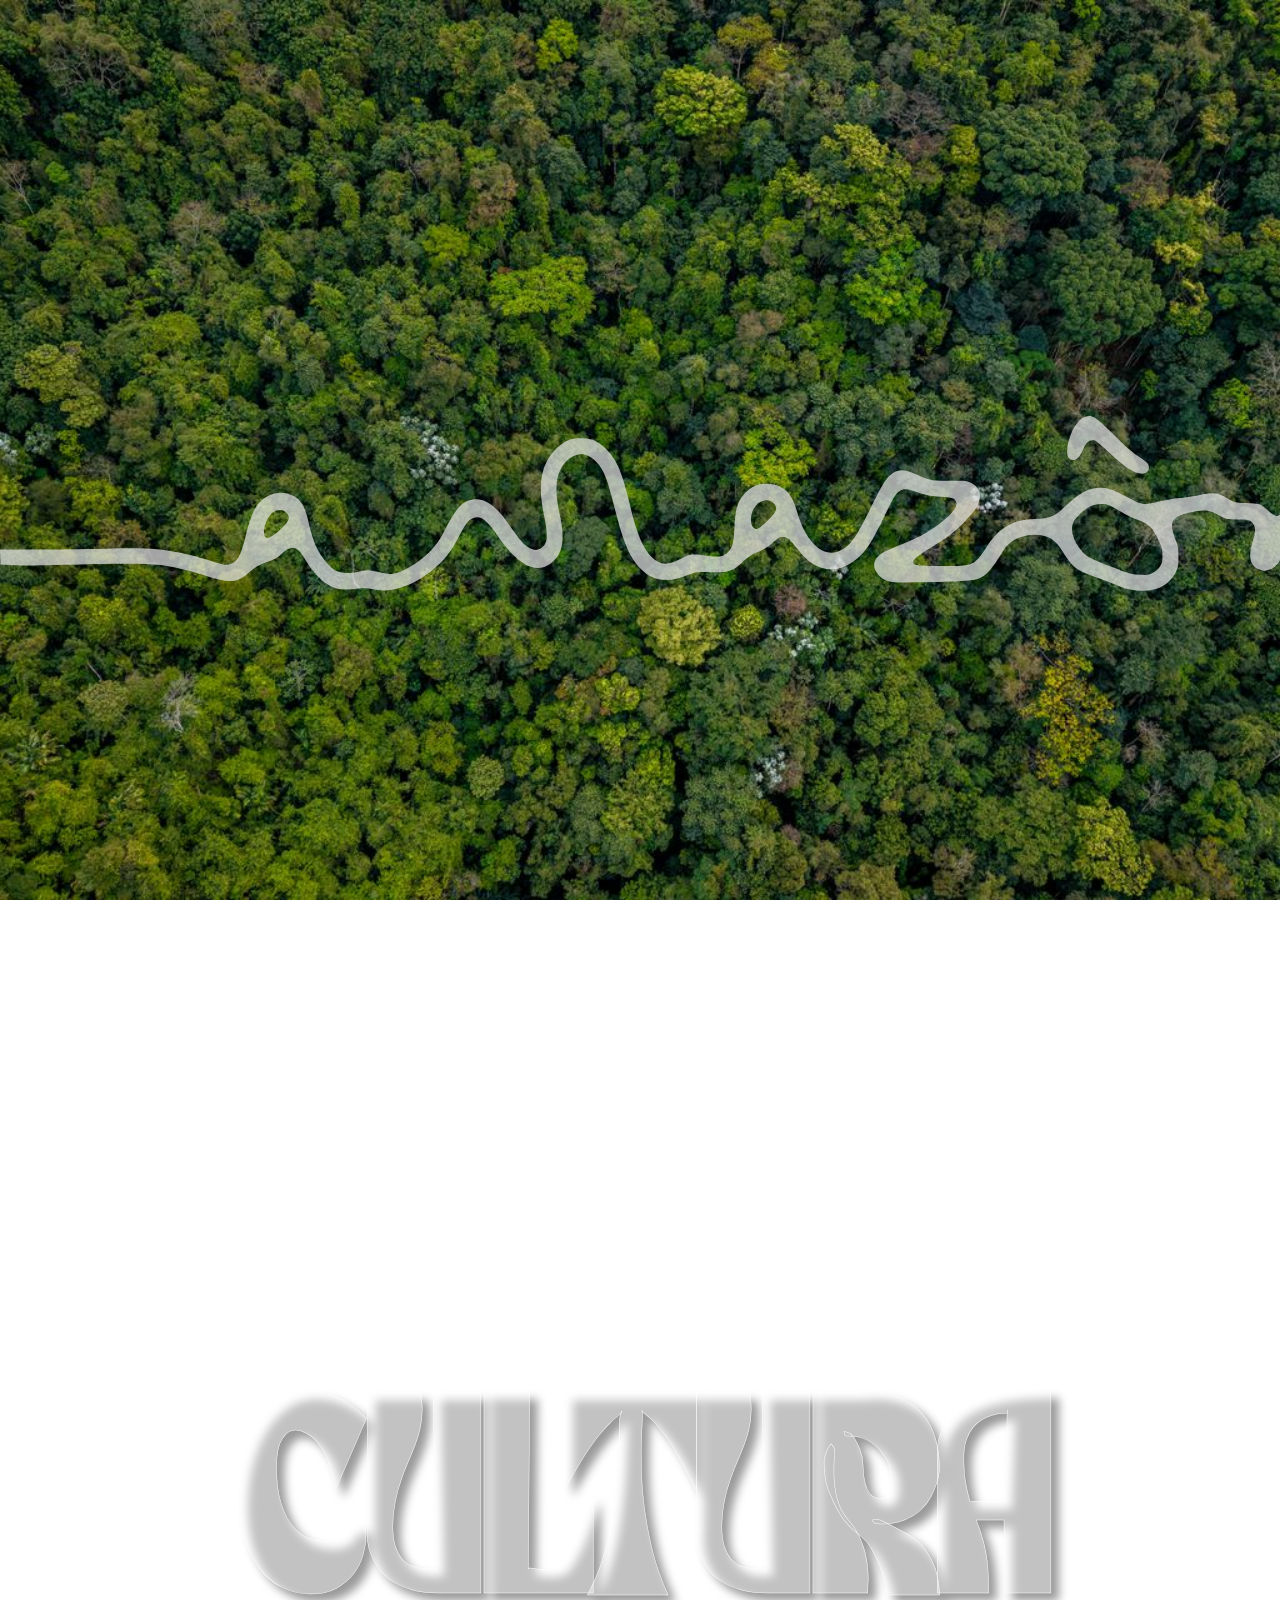
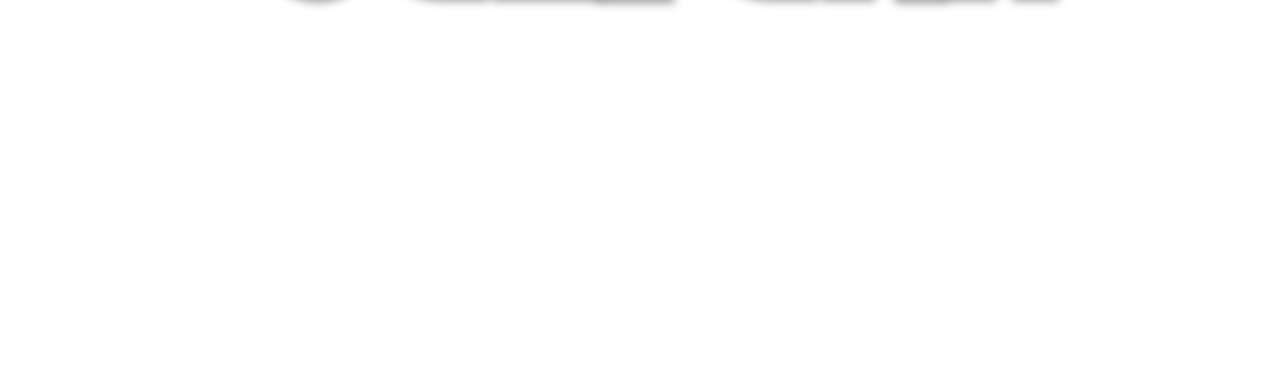
==== index.html @ ed4aef5f "pag1 e pag2" ====
<!DOCTYPE html>
<html lang="pt-BR">
<head>
    <meta charset="UTF-8">
    <meta name="viewport" content="width=device-width, initial-scale=1.0">
    <title>Amazônia Livre</title>
    <link rel="stylesheet" href="style.css">
    <script src="script.js" defer></script>
</head>
<body>
    
    <main>

        <div class="pag1">

            <!-- Paralax -->

            <svg id="svg" version="1.1" width="1920" height="1080" xmlns="http://www.w3.org/2000/svg"> <path d="M1082.984 417.849 C 1075.812 421.656,1068.486 436.278,1067.267 449.218 C 1066.590 456.396,1068.514 460.000,1073.023 460.000 C 1076.929 460.000,1079.507 457.284,1083.006 449.486 C 1086.201 442.367,1090.005 439.461,1094.617 440.619 C 1096.066 440.983,1102.457 446.221,1108.819 452.260 C 1127.142 469.655,1138.713 476.156,1145.545 472.895 C 1148.833 471.326,1149.889 467.530,1148.012 464.023 C 1147.401 462.881,1142.986 459.392,1138.201 456.269 C 1132.079 452.274,1124.850 445.900,1113.816 434.772 C 1094.891 415.685,1091.043 413.572,1082.984 417.849 M570.796 439.362 C 560.923 443.016,551.820 451.501,546.494 462.012 C 539.883 475.057,539.086 491.735,543.951 515.211 C 548.327 536.327,547.835 542.838,541.486 547.832 C 537.704 550.808,533.278 550.562,527.773 547.071 C 523.293 544.230,519.571 539.709,506.484 521.209 C 495.347 505.465,484.783 498.227,474.494 499.288 C 463.108 500.464,457.108 506.426,446.316 527.293 C 439.896 539.704,437.258 543.685,431.154 550.174 C 418.837 563.267,400.292 573.920,389.714 573.979 C 387.631 573.991,382.028 573.022,377.262 571.827 C 368.641 569.664,368.549 569.663,359.548 571.487 C 342.925 574.856,335.976 573.155,327.284 563.591 C 317.789 553.144,312.725 541.670,307.982 519.861 C 305.380 507.893,301.330 500.699,295.000 496.800 C 283.911 489.969,270.099 491.867,260.399 501.554 C 254.362 507.583,250.462 516.528,246.034 534.500 C 241.162 554.272,238.383 560.152,232.583 562.960 C 226.447 565.930,226.413 565.925,203.000 558.594 C 196.675 556.614,185.875 553.902,179.000 552.567 C 156.796 548.258,145.997 547.684,105.000 548.632 C 84.375 549.110,52.296 549.500,33.712 549.500 L -0.075 549.500 0.212 557.000 L 0.500 564.500 14.000 565.290 C 21.968 565.757,42.251 565.585,63.500 564.871 C 111.271 563.266,146.068 563.257,158.500 564.847 C 172.899 566.688,188.819 570.400,206.582 576.057 C 230.487 583.672,236.901 583.017,249.913 571.633 C 253.881 568.161,258.456 565.248,261.913 563.991 C 264.986 562.874,269.512 561.219,271.972 560.313 C 274.431 559.407,278.481 556.778,280.972 554.472 C 286.489 549.364,288.981 548.000,292.799 548.000 C 297.074 548.000,299.922 550.738,305.961 560.656 C 313.193 572.531,322.586 582.178,330.900 586.271 C 338.022 589.777,343.959 590.269,358.596 588.563 C 363.895 587.945,367.989 588.158,374.756 589.401 C 381.927 590.719,385.144 590.856,390.160 590.054 C 408.145 587.181,423.509 579.062,439.367 564.053 C 446.819 557.000,452.421 549.124,458.964 536.500 C 465.481 523.926,468.340 520.174,472.834 518.296 C 480.616 515.044,486.491 519.376,499.103 537.664 C 519.970 567.922,539.342 575.905,554.201 560.369 C 563.377 550.775,564.891 537.471,559.536 513.500 C 553.278 485.488,556.646 467.788,570.086 458.053 C 578.709 451.806,588.223 453.254,596.466 462.067 C 603.816 469.925,607.285 478.630,614.390 507.041 C 623.286 542.615,629.886 558.036,640.931 569.055 C 648.224 576.330,654.263 579.189,663.605 579.788 C 671.839 580.317,676.930 579.291,688.500 574.773 C 695.665 571.975,697.388 571.685,705.000 571.998 C 726.933 572.900,731.599 571.810,740.752 563.643 C 748.988 556.294,751.682 554.519,759.128 551.538 C 763.398 549.829,767.996 546.853,772.381 542.960 C 778.018 537.957,779.690 537.001,782.798 537.005 C 787.240 537.011,789.967 539.146,796.281 547.564 C 807.632 562.694,818.231 569.216,831.595 569.293 C 840.400 569.343,848.398 565.918,857.845 558.052 C 866.889 550.522,872.984 540.478,888.916 506.851 C 897.181 489.405,901.497 486.622,913.512 490.994 C 924.448 494.972,929.402 496.010,940.500 496.645 C 952.686 497.342,954.659 497.972,956.041 501.609 C 957.510 505.472,955.121 509.725,947.393 517.000 C 935.707 528.002,920.774 536.955,901.500 544.514 C 886.129 550.542,882.238 552.514,878.260 556.294 C 872.573 561.698,872.665 568.410,878.516 574.886 C 884.197 581.174,889.089 582.514,906.000 582.415 C 945.066 582.187,970.546 581.143,975.685 579.559 C 985.362 576.577,990.199 571.585,1002.000 552.398 C 1008.976 541.056,1020.480 534.774,1034.500 534.649 C 1047.651 534.531,1055.691 539.485,1063.190 552.325 C 1071.252 566.129,1077.211 570.839,1093.634 576.388 C 1099.060 578.221,1107.871 581.586,1113.212 583.866 C 1126.466 589.523,1134.543 591.283,1145.000 590.792 C 1159.280 590.122,1170.132 583.541,1175.720 572.161 C 1178.216 567.078,1178.494 565.478,1178.440 556.500 C 1178.387 547.626,1178.021 545.624,1175.190 538.724 C 1167.846 520.822,1172.523 515.046,1197.632 511.006 C 1206.265 509.618,1210.561 510.548,1220.000 515.849 C 1226.381 519.433,1226.705 519.501,1237.744 519.557 C 1248.736 519.613,1249.056 519.679,1251.994 522.494 C 1255.878 526.215,1255.971 531.094,1252.377 542.619 C 1247.840 557.173,1250.186 565.996,1259.546 569.571 C 1263.329 571.016,1264.705 571.105,1267.988 570.122 C 1276.583 567.547,1280.446 562.098,1288.418 541.305 C 1297.384 517.920,1303.491 507.710,1315.443 496.121 C 1326.406 485.491,1335.879 481.818,1342.928 485.463 C 1348.007 488.089,1348.353 493.525,1344.124 504.224 C 1340.189 514.179,1339.000 520.481,1339.000 531.389 C 1339.000 558.948,1352.096 577.645,1374.869 582.596 C 1378.516 583.389,1389.375 584.309,1399.000 584.641 C 1415.876 585.224,1416.821 585.151,1425.500 582.610 C 1430.450 581.161,1438.377 579.302,1443.115 578.480 C 1460.714 575.427,1468.234 571.583,1481.697 558.760 C 1494.504 546.561,1496.129 546.691,1506.927 560.771 C 1516.069 572.694,1531.301 576.567,1544.954 570.440 C 1557.841 564.657,1563.660 554.395,1567.033 531.502 C 1568.385 522.332,1570.606 517.351,1574.987 513.664 C 1581.736 507.986,1594.000 507.509,1594.000 512.925 C 1594.000 513.945,1591.889 517.642,1589.308 521.140 C 1581.679 531.482,1580.023 534.940,1580.034 540.500 C 1580.068 557.619,1599.469 570.148,1619.521 566.000 C 1622.809 565.320,1629.384 563.017,1634.132 560.882 C 1638.880 558.747,1643.740 557.000,1644.932 557.000 C 1648.938 557.000,1652.868 559.957,1657.513 566.466 C 1669.197 582.840,1680.465 586.002,1705.871 580.033 C 1736.942 572.734,1756.826 570.344,1793.500 569.497 C 1827.276 568.717,1840.665 567.630,1880.498 562.435 C 1899.197 559.996,1915.734 558.000,1917.248 558.000 L 1920.000 558.000 1920.000 549.966 L 1920.000 541.931 1914.750 542.554 C 1911.862 542.896,1897.575 544.734,1883.000 546.638 C 1839.876 552.271,1831.166 553.002,1795.500 553.977 C 1752.504 555.154,1737.926 556.780,1705.211 564.048 C 1697.902 565.671,1690.125 567.000,1687.929 567.000 C 1675.974 567.000,1668.359 556.456,1673.845 547.500 C 1674.856 545.850,1678.262 541.800,1681.415 538.500 C 1694.069 525.253,1695.306 514.095,1685.862 498.368 C 1676.079 482.074,1658.398 470.936,1639.833 469.370 C 1626.192 468.220,1617.037 471.385,1604.000 481.761 C 1594.668 489.188,1592.409 490.342,1582.028 492.993 C 1561.289 498.288,1555.009 505.780,1550.970 530.042 C 1548.638 544.046,1546.286 549.917,1541.564 553.519 C 1534.713 558.745,1526.985 558.038,1520.542 551.595 C 1513.195 544.247,1509.883 531.599,1508.076 503.981 C 1507.052 488.323,1506.339 485.326,1502.873 482.096 C 1500.198 479.604,1497.269 479.423,1494.217 481.561 C 1490.555 484.126,1489.329 487.779,1487.033 502.981 C 1483.278 527.830,1477.406 541.934,1466.754 551.687 C 1458.884 558.893,1452.038 561.580,1434.000 564.543 C 1428.775 565.402,1422.857 566.536,1420.848 567.064 C 1412.578 569.239,1401.954 569.918,1391.102 568.965 C 1372.704 567.351,1364.509 562.935,1359.087 551.714 C 1351.819 536.671,1352.677 521.468,1361.819 503.359 C 1368.324 490.473,1368.226 483.577,1361.433 476.057 C 1356.423 470.512,1349.500 467.842,1340.130 467.842 C 1322.423 467.842,1305.088 480.073,1289.105 503.844 C 1279.656 517.896,1277.107 518.794,1268.580 511.072 C 1265.587 508.362,1262.095 505.564,1260.819 504.856 C 1259.480 504.112,1253.420 503.342,1246.479 503.033 C 1234.488 502.501,1234.439 502.489,1227.223 498.202 C 1217.922 492.676,1213.613 492.150,1199.989 494.879 C 1194.220 496.034,1185.000 497.455,1179.500 498.037 C 1174.000 498.619,1164.939 500.198,1159.364 501.547 C 1145.009 505.021,1141.670 504.830,1132.819 500.031 C 1111.418 488.426,1106.100 486.744,1095.174 488.126 C 1086.292 489.250,1078.467 493.902,1066.340 505.270 C 1053.543 517.264,1052.288 517.808,1034.533 519.055 C 1020.991 520.006,1017.053 520.941,1008.589 525.210 C 1000.407 529.337,992.704 536.970,986.638 546.963 C 983.812 551.618,979.796 557.094,977.713 559.132 C 971.405 565.305,967.779 566.000,941.887 566.000 C 929.367 566.000,917.965 565.557,916.539 565.015 C 909.729 562.426,912.959 558.469,930.500 547.907 C 937.100 543.933,945.709 538.279,949.630 535.342 C 959.403 528.025,974.122 512.402,977.353 505.920 C 982.319 495.953,980.114 487.475,971.390 483.000 C 966.717 480.603,965.875 480.512,950.891 480.784 C 932.747 481.114,928.642 480.386,917.256 474.824 C 903.512 468.109,896.606 468.552,888.489 476.669 C 884.897 480.261,881.324 486.536,871.027 507.342 C 857.022 535.638,851.379 544.016,842.719 549.370 C 825.319 560.128,806.283 544.363,796.993 511.500 C 792.815 496.721,788.045 490.110,778.523 485.904 C 772.510 483.248,762.642 483.021,756.160 485.389 C 746.893 488.775,739.399 497.533,736.612 508.233 C 735.793 511.375,734.843 519.470,734.501 526.223 C 733.682 542.363,732.534 547.291,728.626 551.435 C 723.513 556.857,718.954 557.674,705.551 555.572 C 692.303 553.495,690.046 553.810,680.266 559.112 C 667.388 566.094,659.259 565.261,650.671 556.079 C 642.458 547.298,635.804 530.718,629.555 503.461 C 622.648 473.333,616.885 459.809,606.541 449.451 C 598.429 441.328,592.732 438.685,582.500 438.295 C 577.463 438.103,573.128 438.498,570.796 439.362 M1648.315 487.016 C 1658.363 490.119,1668.114 498.338,1672.865 507.710 C 1675.370 512.650,1675.556 516.025,1673.537 519.928 C 1670.587 525.633,1664.495 525.522,1653.568 519.566 C 1642.987 513.798,1632.076 510.190,1622.881 509.419 C 1613.136 508.602,1608.342 507.334,1607.591 505.376 C 1606.144 501.605,1615.573 491.504,1624.360 487.413 C 1630.870 484.382,1639.333 484.241,1648.315 487.016 M773.748 503.494 C 778.047 508.491,776.977 511.483,767.591 520.722 C 762.461 525.772,758.367 529.000,757.091 529.000 C 750.700 529.000,748.747 517.910,753.575 509.039 C 758.418 500.141,768.485 497.374,773.748 503.494 M1109.619 505.485 C 1111.573 506.302,1116.869 509.203,1121.387 511.932 C 1125.905 514.661,1133.496 518.303,1138.255 520.025 C 1148.803 523.842,1152.435 527.433,1158.355 539.905 C 1161.913 547.398,1162.440 549.406,1162.468 555.569 C 1162.495 561.595,1162.104 563.237,1159.816 566.698 C 1158.144 569.227,1155.387 571.602,1152.504 572.998 C 1148.500 574.936,1146.704 575.179,1139.188 574.795 C 1131.341 574.394,1128.854 573.700,1113.500 567.621 C 1088.656 557.785,1087.238 557.059,1082.415 551.695 C 1073.232 541.480,1069.638 529.468,1073.521 521.960 C 1075.990 517.184,1084.004 509.553,1089.614 506.635 C 1095.359 503.646,1104.026 503.148,1109.619 505.485 M284.770 511.551 C 291.533 516.288,290.163 521.036,279.291 530.541 C 268.111 540.315,263.999 540.452,264.001 531.050 C 264.002 524.746,268.707 515.023,273.123 512.195 C 277.109 509.644,281.685 509.391,284.770 511.551 M1631.296 527.114 C 1641.683 532.466,1639.704 540.575,1626.414 547.117 C 1612.072 554.177,1599.000 550.756,1599.000 539.942 C 1599.000 533.770,1604.951 528.368,1614.500 525.872 C 1618.304 524.878,1628.405 525.625,1631.296 527.114 " stroke="none" fill="rgba(233, 233, 233, .7)" fill-rule="evenodd"/></svg>
        </div>

        <div class="pag2">

            <h1>CULTURA</h1>

        </div>

        <div class="pag3">

            <!-- Paralax -->

        </div>

    </main>

</body>
</html>
---- style.css ----
@charset "UTF-8";

@import url('https://fonts.googleapis.com/css2?family=Archivo+Black&family=Inter:ital,opsz,wght@0,14..32,100..900;1,14..32,100..900&family=Merienda:wght@300..900&family=Poppins:ital,wght@0,100;0,200;0,300;0,400;0,500;0,600;0,700;0,800;0,900;1,100;1,200;1,300;1,400;1,500;1,600;1,700;1,800;1,900&display=swap');

@font-face {
    font-family: "Aboriginal Sans";
    src: url(aboriginal-sans/AboriginalSansREGULAR.ttf);
}

@font-face {
    font-family: "Narnia";
    src: url(narnia/Narnia.ttf);
}

* {
    margin: 0;
    padding: 0;
    box-sizing: border-box;
}

:root{
    --verde: #616728;
}

body {
    width: 100%;
    height: 100vh;
}

main {
    width: 100%;
    height: 100vh;
}

.pag1 {
    min-height: 100vh;
    width: 100%;

    background-size: cover;
    background-position: center;
    background-repeat: no-repeat;

    display: flex;
    justify-content: center;
    align-items: center;

    font-size: 5rem;

    background-attachment: fixed;

}


/* --pag1-- */

/* pag2 */

.pag2{
    min-height: 100vh;
    width: 100%;

    background-size: cover;
    background-position: center;
    background-repeat: no-repeat;

    display: flex;
    justify-content: center;
    align-items: center;

    font-size: 8rem;
    background-attachment: fixed;
}

.pag2 h1{
    font-family: "Narnia", 'Times New Roman', Times, serif;
    color: rgba(255, 255, 255, 0.4);
    -webkit-text-stroke: .5px white;
    text-shadow: 8px 8px 10px rgb(0, 0, 0, .4);
}
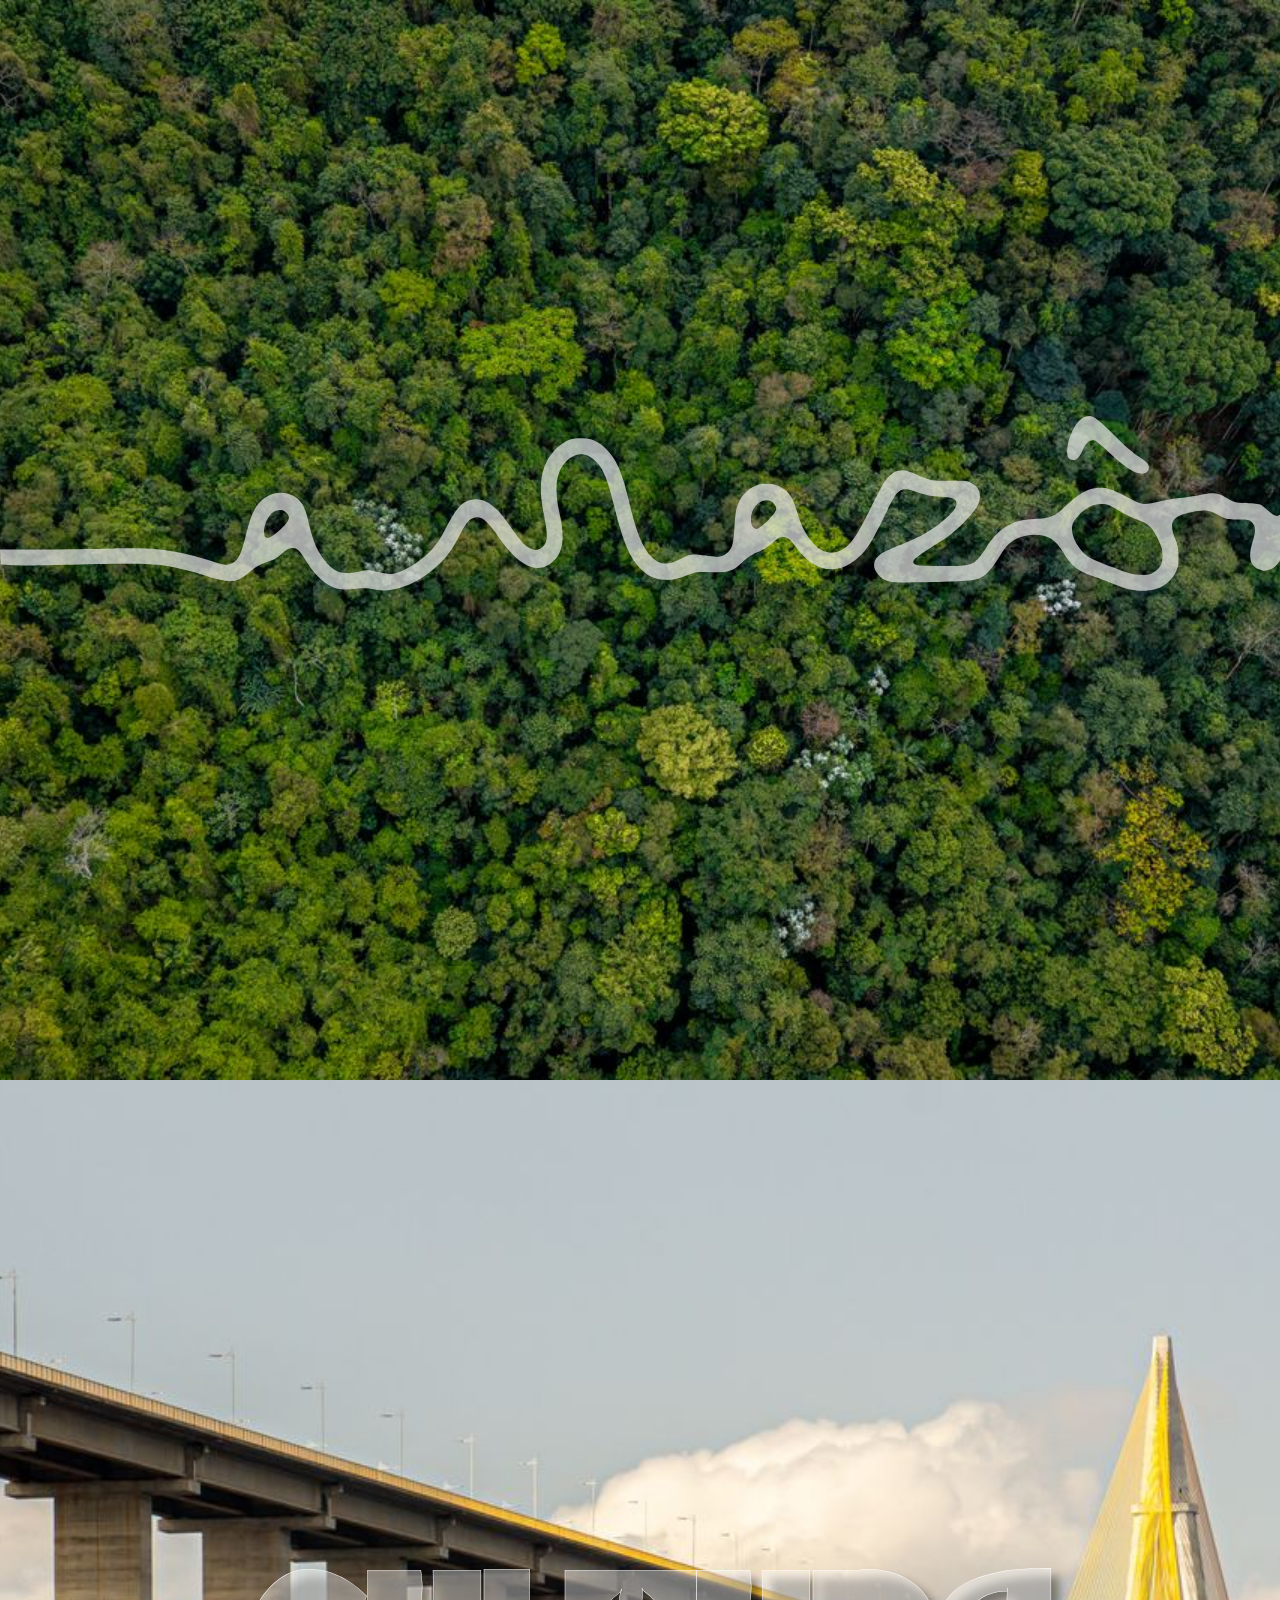
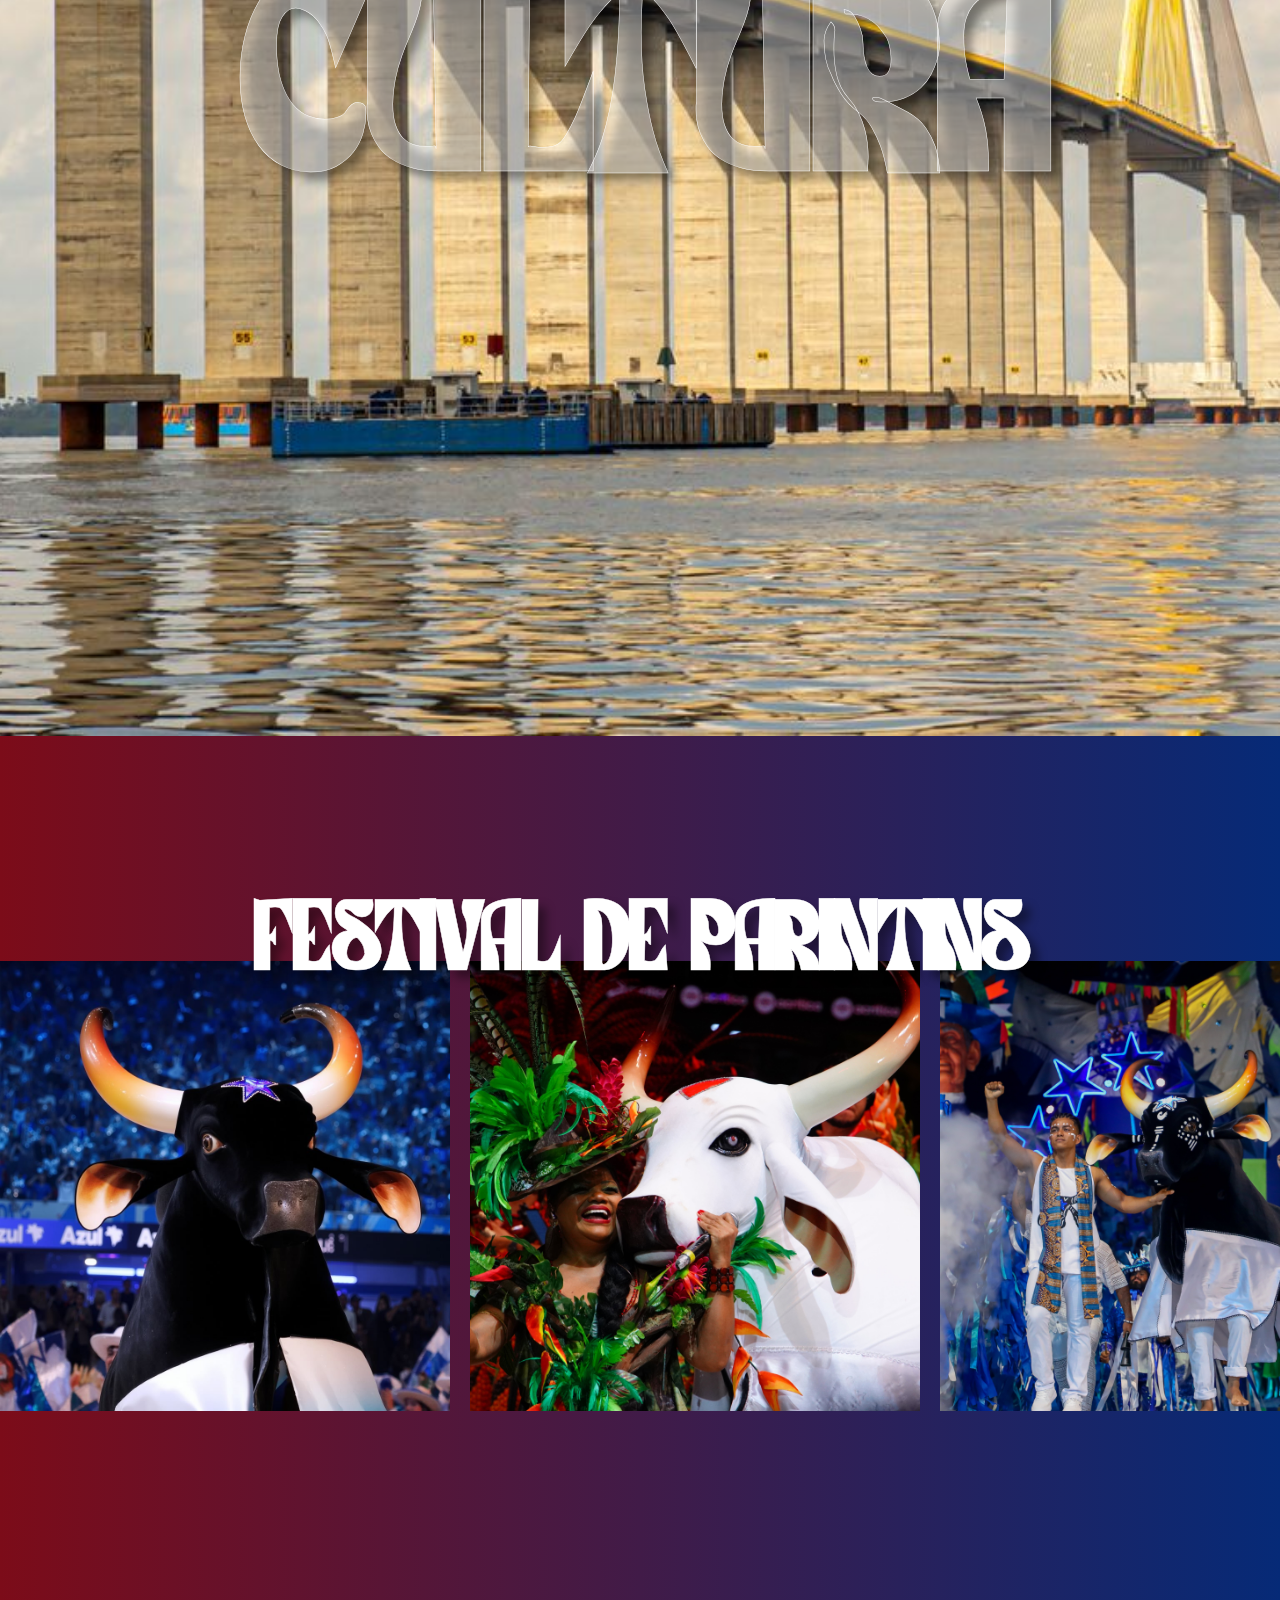
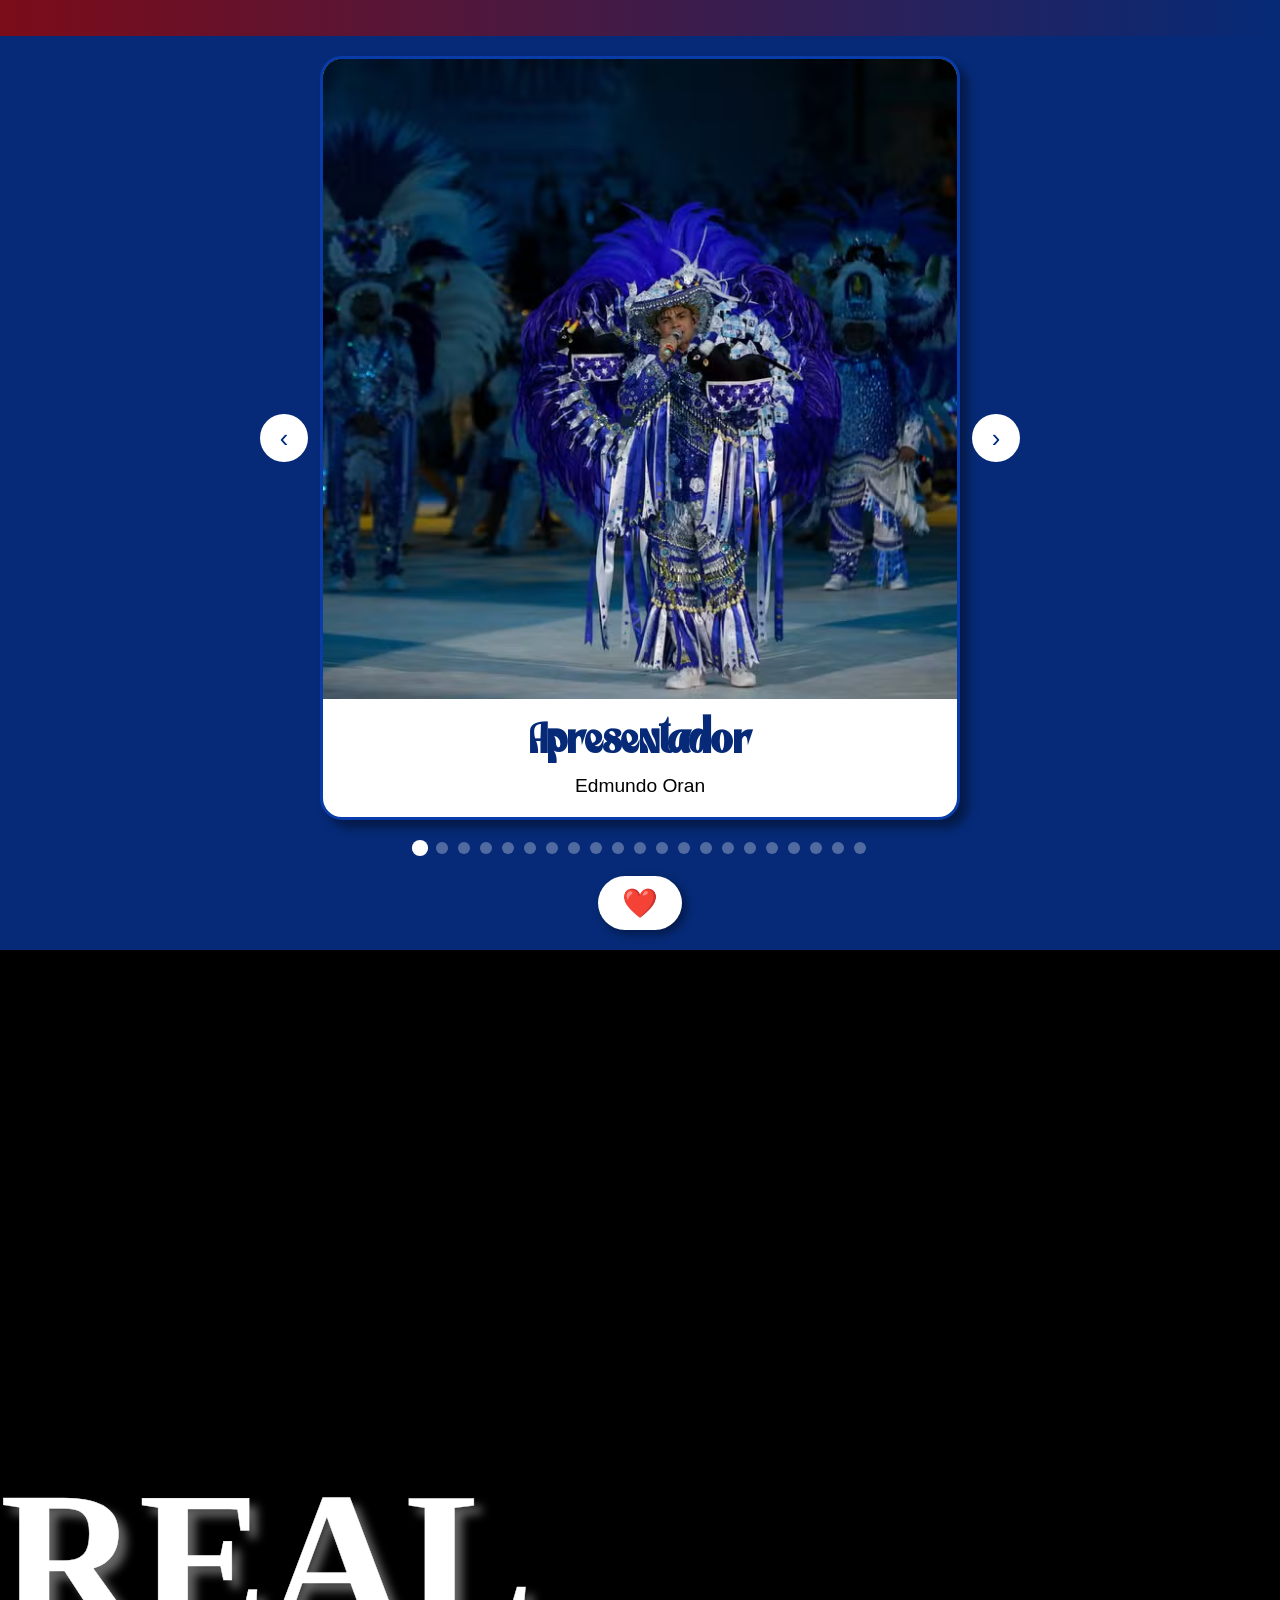
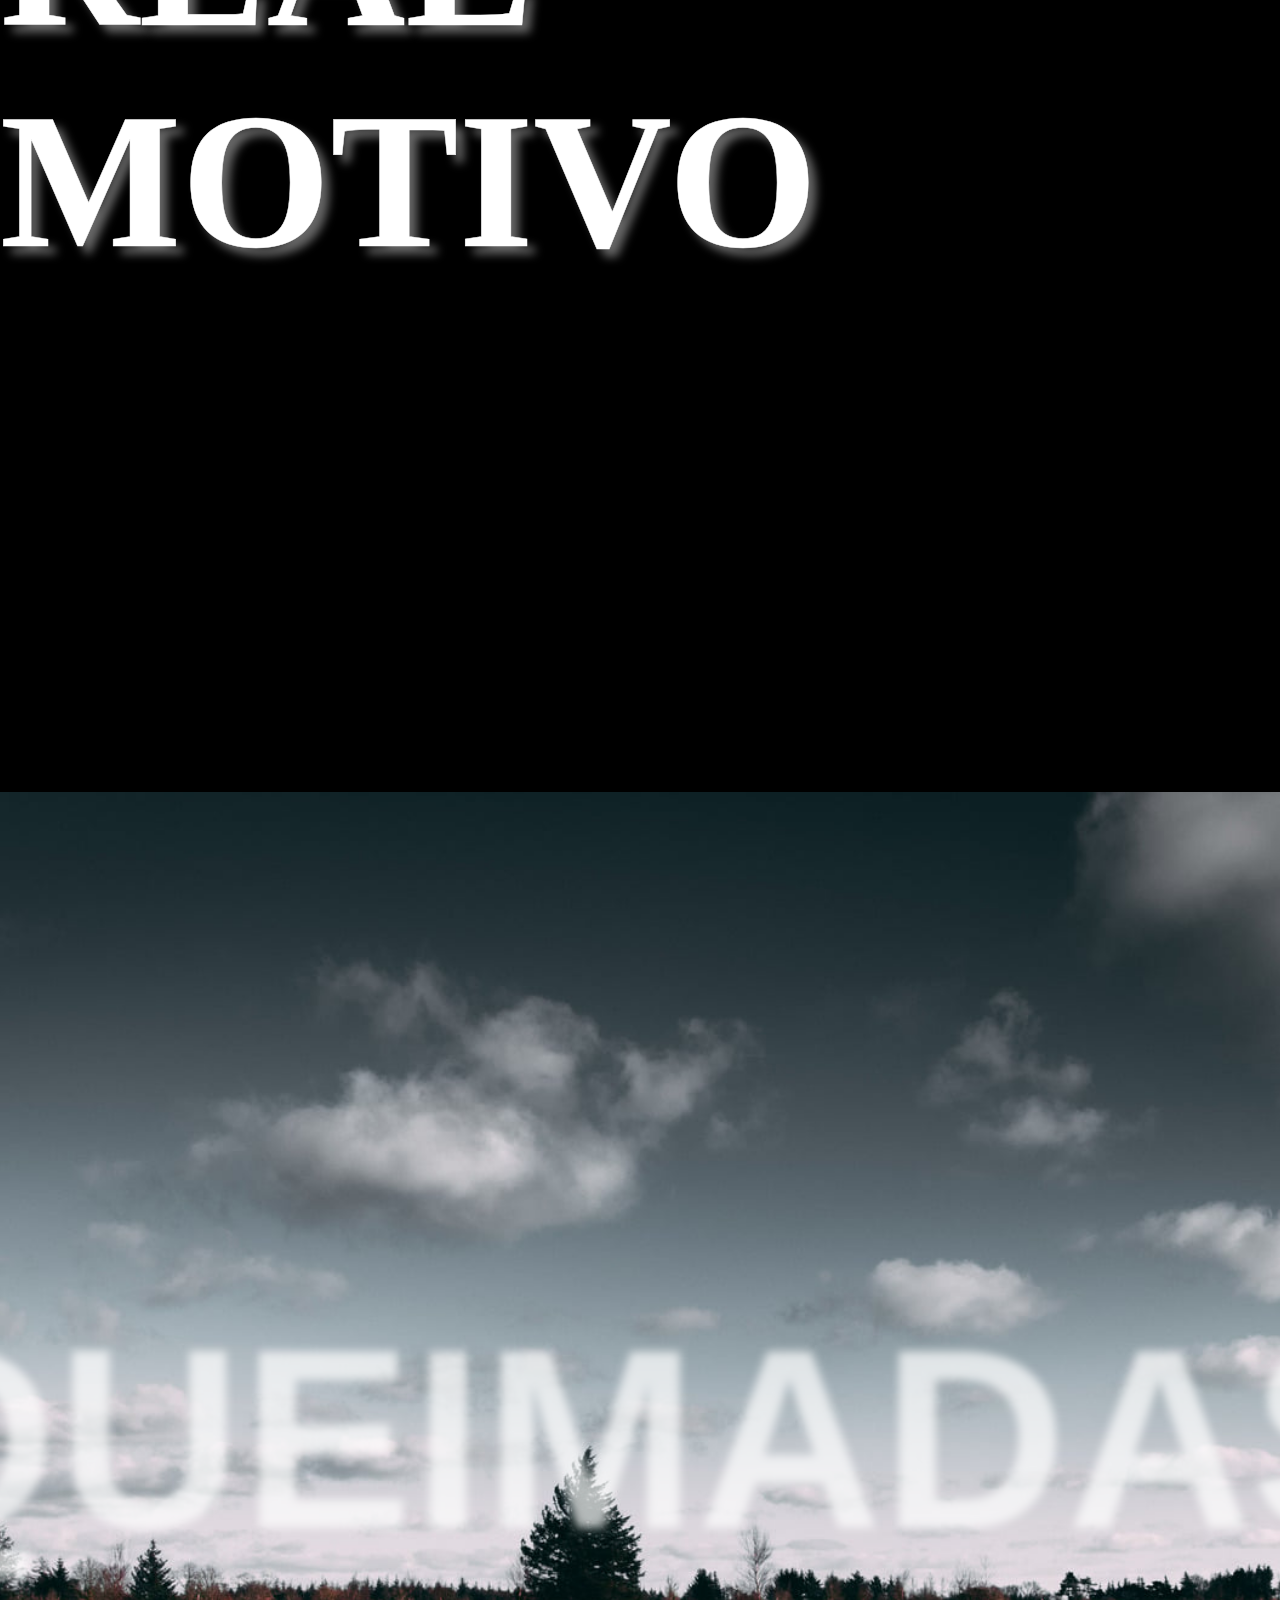
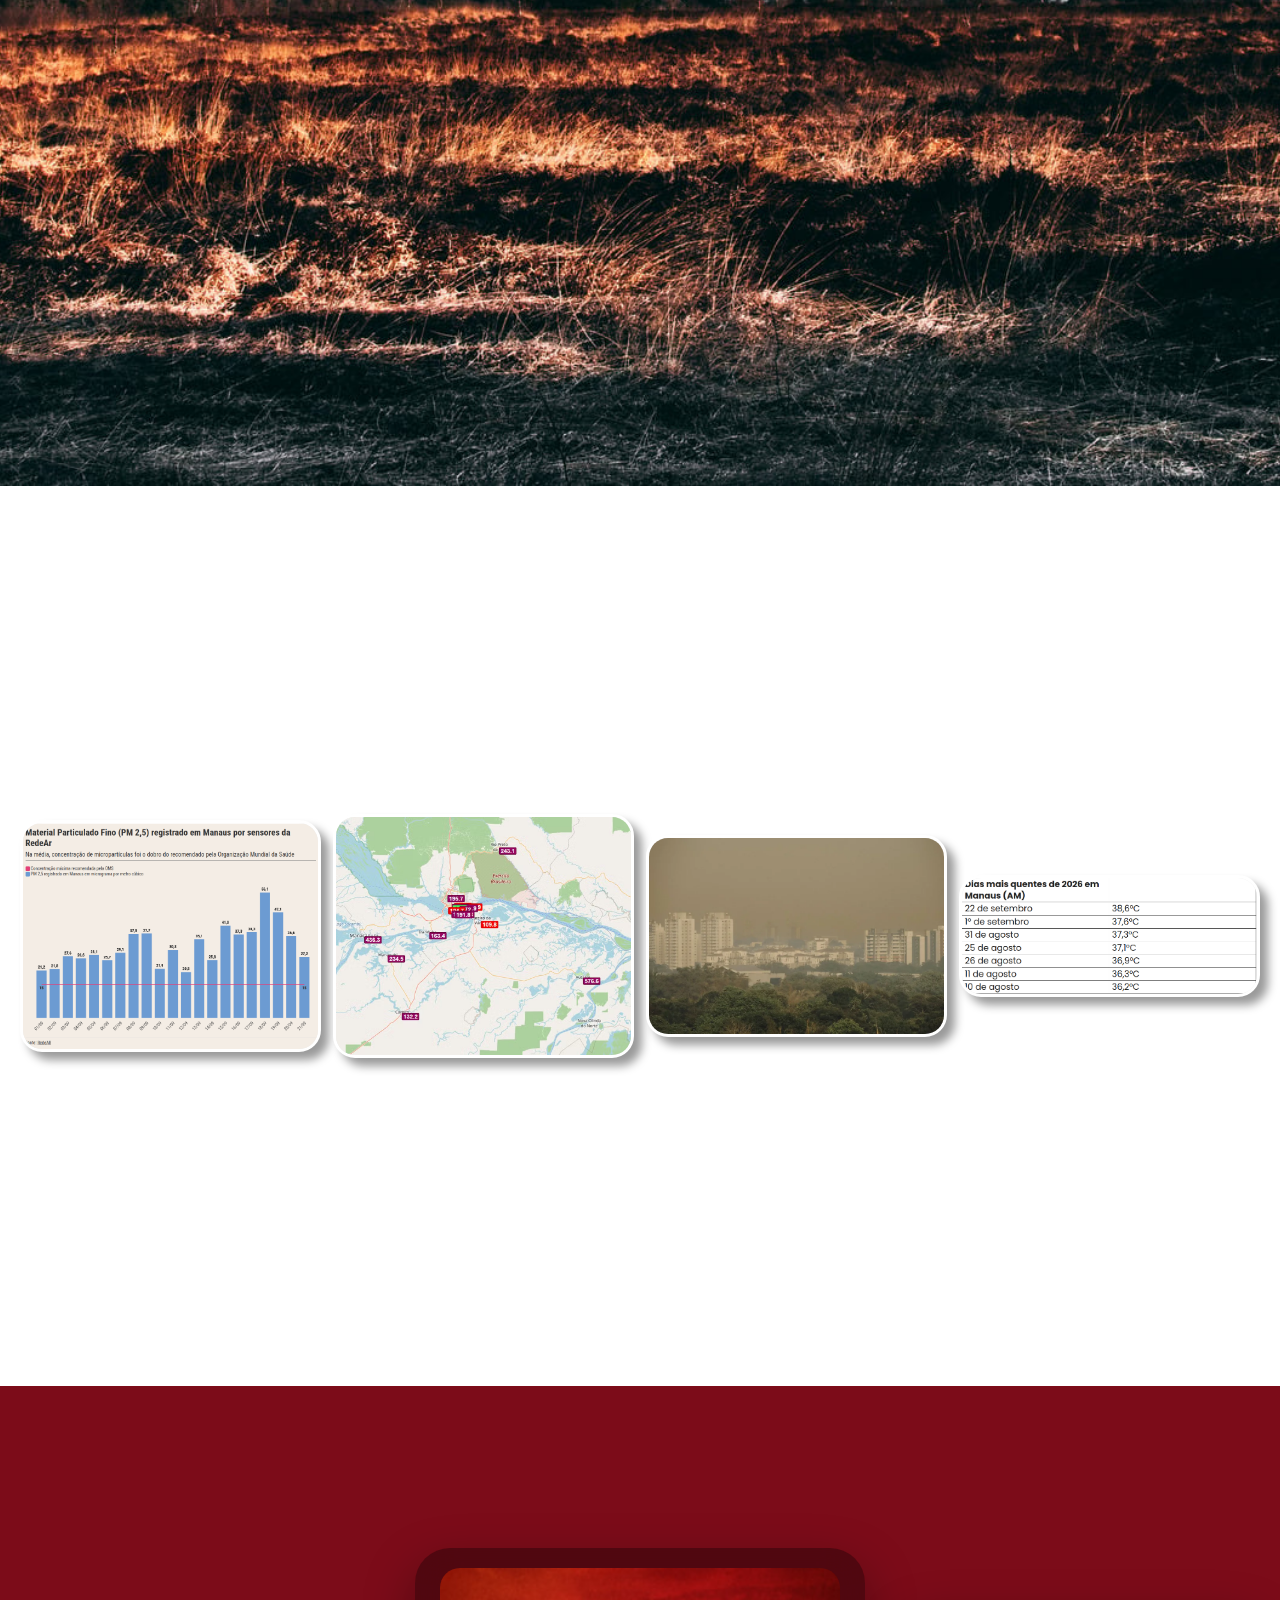
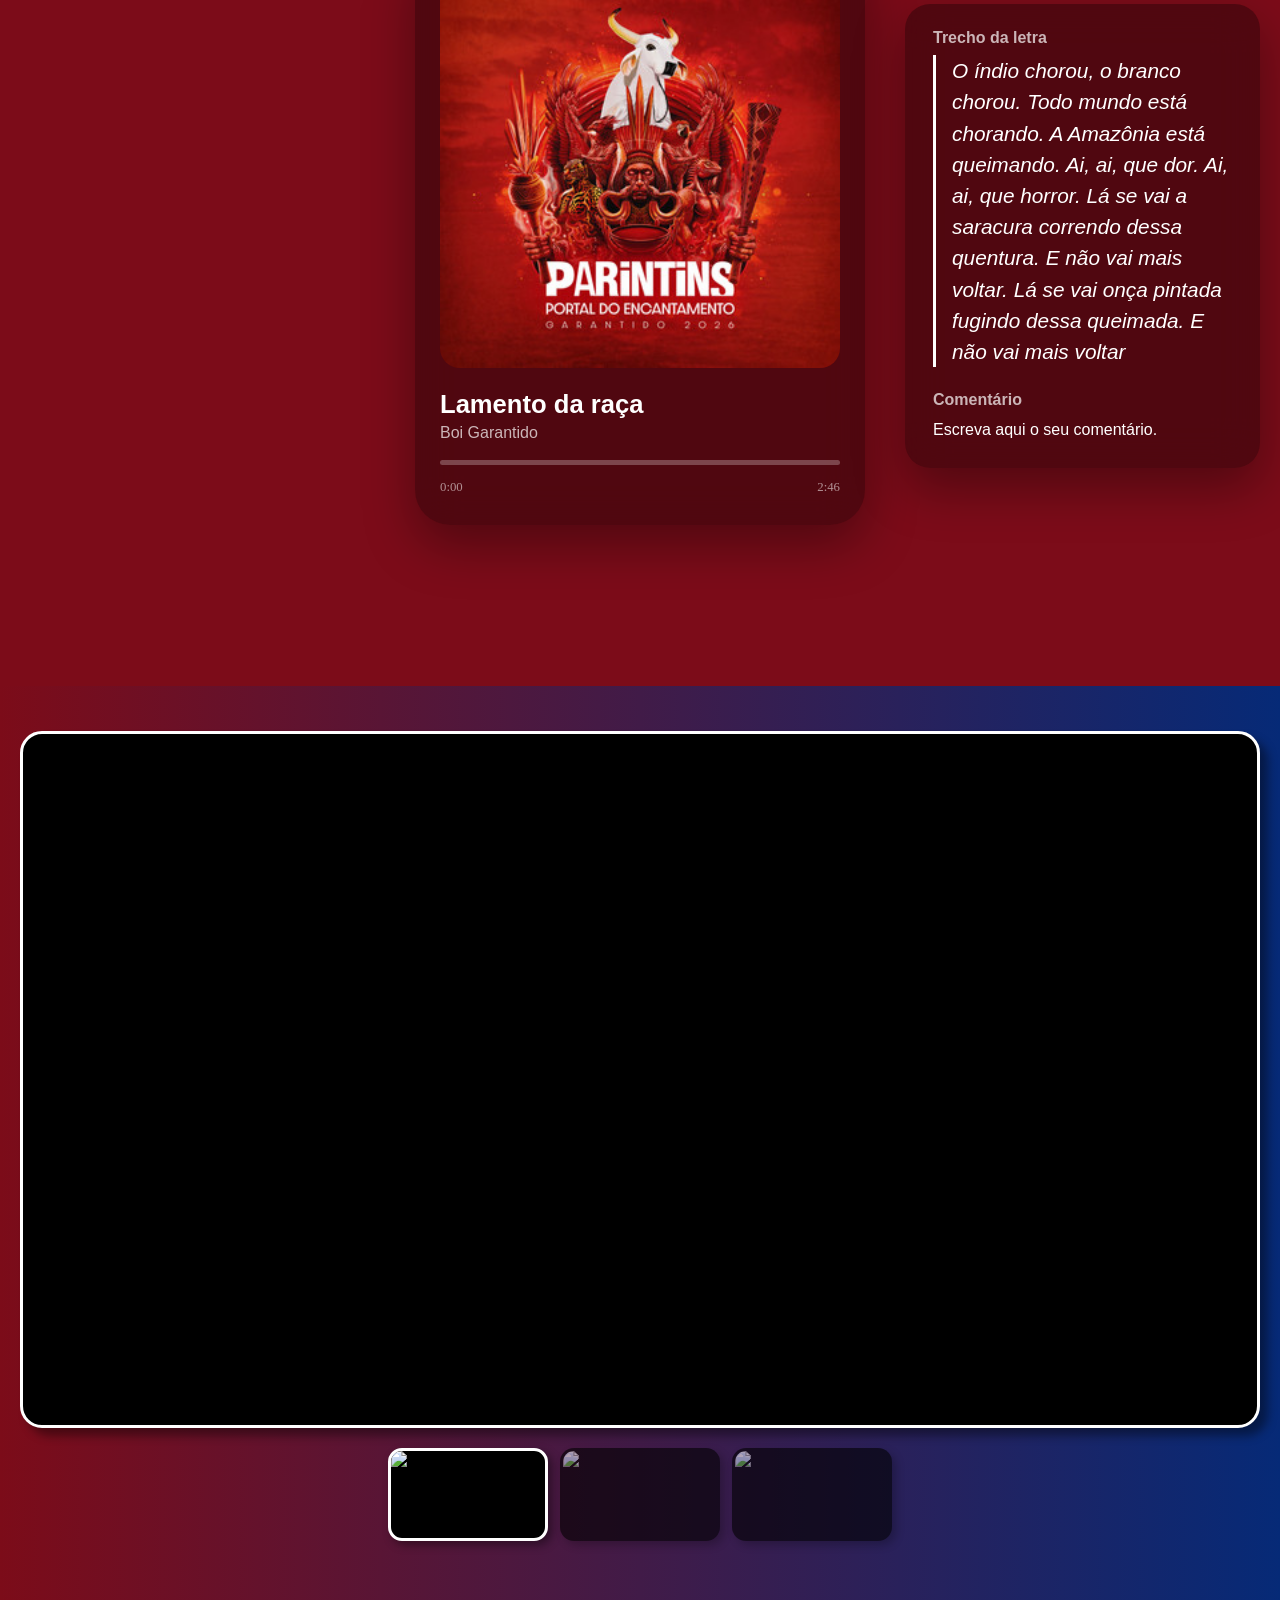
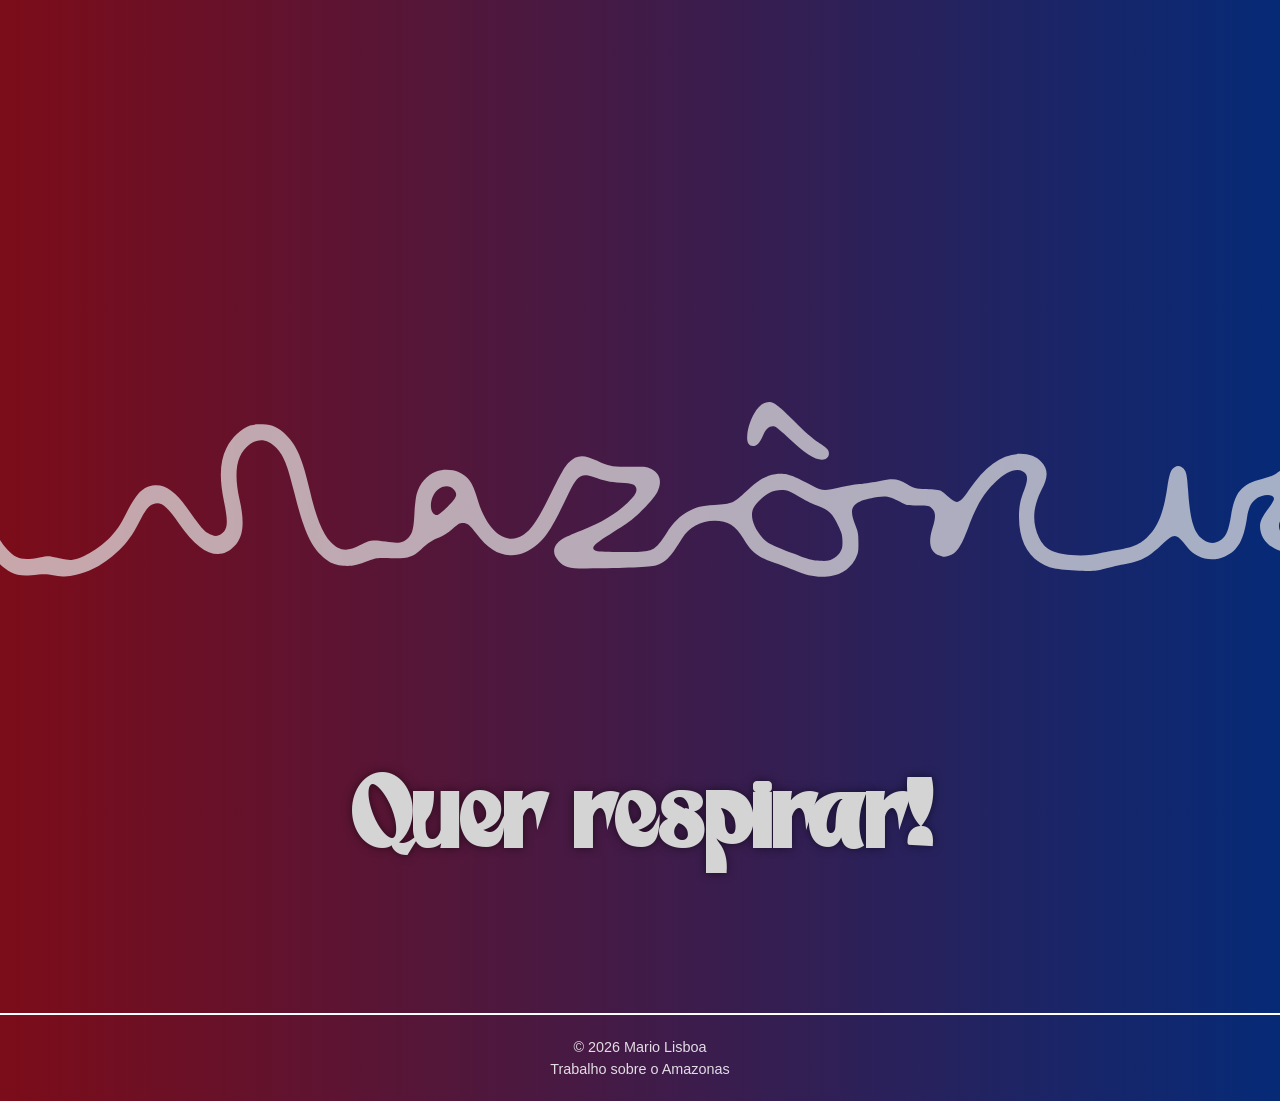
==== commit 4cb410c7: "site quase pronto" ====
--- a/index.html
+++ b/index.html
@@ -6,6 +6,7 @@
     <title>Amazônia Livre</title>
     <link rel="stylesheet" href="style.css">
     <script src="script.js" defer></script>
+    <link href="https://cdn.jsdelivr.net/npm/remixicon@4.3.0/fonts/remixicon.css" rel="stylesheet">
 </head>
 <body>
     
@@ -26,11 +27,187 @@
 
         <div class="pag3">
 
-            <!-- Paralax -->
-
-        </div>
+            <div class="conteiner-carrosel-fotos">
+                <div class="carrosel-faixa">
+
+                <!-- Conjunto original -->
+                <img src="img/caprichoso.jpg" alt="Festival de Parintins 1">
+                <img src="img/parintins2.jpg" alt="Festival de Parintins 1">
+                <img src="img/parintins3.jpg" alt="Festival de Parintins 1">
+                <img src="img/parintins4.jpg" alt="Festival de Parintins 1">
+                <img src="img/parintins5.jpg" alt="Festival de Parintins 1">
+                <img src="img/parintins6.jpg" alt="Festival de Parintins 1">
+                <img src="img/parintins7.jpg" alt="Festival de Parintins 1">
+                <img src="img/parintins8.jpg" alt="Festival de Parintins 1">
+                
+
+                <!-- Conjunto duplicado (mesmas fotos, mesma ordem) -->
+                <img src="img/caprichoso.jpg" alt="" aria-hidden="true">
+                <img src="img/caprichoso.jpg" alt="" aria-hidden="true">
+                <img src="img/caprichoso.jpg" alt="" aria-hidden="true">
+                <img src="img/caprichoso.jpg" alt="" aria-hidden="true">
+                <img src="img/caprichoso.jpg" alt="" aria-hidden="true">
+          
+
+                </div>
+            </div>
+
+            <h1>FESTIVAL DE PARINTINS</h1>
+
+        </div>
+
+        <div class="pag4">
+
+            <div class="carrossel">
+                <button class="seta" id="anterior" aria-label="Anterior">‹</button>
+
+                <div class="card">
+                <div class="foto"></div>
+
+                <div class="textos-card">
+                    <h1 id="item"></h1>
+                    <h2 id="nome"></h2>
+                </div>
+
+                <!-- player: só aparece no card "Toada" -->
+                <div class="player" id="player">
+
+                    <div class="text_msc" id="info-musica">
+                    <h1 id="music-name">Nome</h1>
+                    <h2 id="music-artist">Cantor</h2>
+                    </div>
+
+                    <audio id="main-audio"></audio>
+
+                    <div class="progress-player" id="progress-container">
+                    <div class="progress" id="progress"></div>
+                    <div class="music-duraction">
+                        <span id="current-time">0:00</span>
+                        <span id="duration">0:00</span>
+                    </div>
+                    </div>
+
+                    <div class="controls">
+                    <i class="ri-skip-back-line" id="prev-btn"></i>
+                    <i class="ri-play-circle-fill" id="play-btn"></i>
+                    <i class="ri-skip-forward-line" id="next-btn"></i>
+                    </div>
+
+                </div>
+                </div>
+
+                <button class="seta" id="proximo" aria-label="Próximo">›</button>
+            </div>
+
+            <div class="bolinhas" id="bolinhas"></div>
+
+            <button class="botao-mudar" id="botao" aria-label="Trocar tema">❤️</button>
+        </div>
+        <!-- adicionar musicas -->
+        <div class="pag5">
+
+            <h1>REAL MOTIVO</h1>
+
+        </div>
+
+        <div class="pag6">
+
+            <h1>QUEIMADAS</h1>
+
+        </div>
+
+        <div class="pag7" id="pag7">
+
+
+            <button class="foto-item" aria-label="Focar imagem 1">
+                <img src="img/grafico1.png" alt="Imagem 1">
+            </button>
+
+            <button class="foto-item" aria-label="Focar imagem 2">
+                <img src="img/grafico2.avif" alt="Imagem 2">
+            </button>
+
+            <button class="foto-item" aria-label="Focar imagem 3">
+                <img src="img/grafico3.webp" alt="Imagem 3">
+            </button>
+
+            <button class="foto-item" aria-label="Focar imagem 4">
+                <img src="img/grafico4.png" alt="Imagem 4">
+            </button>
+
+        </div>
+
+        <div class="pag8" id="pag8">
+
+            <div class="p8-conteiner-musica">
+
+                <div class="p8-capa" id="p8-capa"></div>
+
+                <div class="p8-titulo">
+                <div class="p8-texto">
+                    <h1 id="p8-nome">Nome</h1>
+                    <h2 id="p8-cantor">Cantor</h2>
+                </div>
+                </div>
+
+                <audio id="p8-audio"></audio>
+
+                <div class="p8-progress-player" id="p8-progress-container">
+                <div class="p8-progress" id="p8-progress"></div>
+                <div class="p8-duracao">
+                    <span id="p8-current">0:00</span>
+                    <span id="p8-duration">0:00</span>
+                </div>
+                </div>
+
+                <div class="p8-controls">
+                <i class="ri-skip-back-line" id="p8-prev"></i>
+                <i class="ri-play-circle-fill" id="p8-play"></i>
+                <i class="ri-skip-forward-line" id="p8-next"></i>
+                </div>
+
+            </div>
+
+            <!-- bloco da letra, do lado do player -->
+            <div class="p8-letra" id="p8-letra">
+                <h3>Trecho da letra</h3>
+                <blockquote id="p8-trecho"></blockquote>
+                <h3>Comentário</h3>
+                <p id="p8-comentario"></p>
+            </div>
+
+        </div>
+
+        <div class="pag9" id="pag9">
+
+            <div class="video-caixa">
+                <iframe
+                id="video-principal"
+                title="Vídeo do trabalho"
+                allow="accelerometer; autoplay; encrypted-media; picture-in-picture"
+                allowfullscreen>
+                </iframe>
+            </div>
+
+            <div class="video-lista" id="video-lista"></div>
+
+        </div>
+
+        <div class="pag10">
+
+            <svg id="svg" version="1.1" width="1920" height="900" xmlns="http://www.w3.org/2000/svg"> <path d="M1082.984 417.849 C 1075.812 421.656,1068.486 436.278,1067.267 449.218 C 1066.590 456.396,1068.514 460.000,1073.023 460.000 C 1076.929 460.000,1079.507 457.284,1083.006 449.486 C 1086.201 442.367,1090.005 439.461,1094.617 440.619 C 1096.066 440.983,1102.457 446.221,1108.819 452.260 C 1127.142 469.655,1138.713 476.156,1145.545 472.895 C 1148.833 471.326,1149.889 467.530,1148.012 464.023 C 1147.401 462.881,1142.986 459.392,1138.201 456.269 C 1132.079 452.274,1124.850 445.900,1113.816 434.772 C 1094.891 415.685,1091.043 413.572,1082.984 417.849 M570.796 439.362 C 560.923 443.016,551.820 451.501,546.494 462.012 C 539.883 475.057,539.086 491.735,543.951 515.211 C 548.327 536.327,547.835 542.838,541.486 547.832 C 537.704 550.808,533.278 550.562,527.773 547.071 C 523.293 544.230,519.571 539.709,506.484 521.209 C 495.347 505.465,484.783 498.227,474.494 499.288 C 463.108 500.464,457.108 506.426,446.316 527.293 C 439.896 539.704,437.258 543.685,431.154 550.174 C 418.837 563.267,400.292 573.920,389.714 573.979 C 387.631 573.991,382.028 573.022,377.262 571.827 C 368.641 569.664,368.549 569.663,359.548 571.487 C 342.925 574.856,335.976 573.155,327.284 563.591 C 317.789 553.144,312.725 541.670,307.982 519.861 C 305.380 507.893,301.330 500.699,295.000 496.800 C 283.911 489.969,270.099 491.867,260.399 501.554 C 254.362 507.583,250.462 516.528,246.034 534.500 C 241.162 554.272,238.383 560.152,232.583 562.960 C 226.447 565.930,226.413 565.925,203.000 558.594 C 196.675 556.614,185.875 553.902,179.000 552.567 C 156.796 548.258,145.997 547.684,105.000 548.632 C 84.375 549.110,52.296 549.500,33.712 549.500 L -0.075 549.500 0.212 557.000 L 0.500 564.500 14.000 565.290 C 21.968 565.757,42.251 565.585,63.500 564.871 C 111.271 563.266,146.068 563.257,158.500 564.847 C 172.899 566.688,188.819 570.400,206.582 576.057 C 230.487 583.672,236.901 583.017,249.913 571.633 C 253.881 568.161,258.456 565.248,261.913 563.991 C 264.986 562.874,269.512 561.219,271.972 560.313 C 274.431 559.407,278.481 556.778,280.972 554.472 C 286.489 549.364,288.981 548.000,292.799 548.000 C 297.074 548.000,299.922 550.738,305.961 560.656 C 313.193 572.531,322.586 582.178,330.900 586.271 C 338.022 589.777,343.959 590.269,358.596 588.563 C 363.895 587.945,367.989 588.158,374.756 589.401 C 381.927 590.719,385.144 590.856,390.160 590.054 C 408.145 587.181,423.509 579.062,439.367 564.053 C 446.819 557.000,452.421 549.124,458.964 536.500 C 465.481 523.926,468.340 520.174,472.834 518.296 C 480.616 515.044,486.491 519.376,499.103 537.664 C 519.970 567.922,539.342 575.905,554.201 560.369 C 563.377 550.775,564.891 537.471,559.536 513.500 C 553.278 485.488,556.646 467.788,570.086 458.053 C 578.709 451.806,588.223 453.254,596.466 462.067 C 603.816 469.925,607.285 478.630,614.390 507.041 C 623.286 542.615,629.886 558.036,640.931 569.055 C 648.224 576.330,654.263 579.189,663.605 579.788 C 671.839 580.317,676.930 579.291,688.500 574.773 C 695.665 571.975,697.388 571.685,705.000 571.998 C 726.933 572.900,731.599 571.810,740.752 563.643 C 748.988 556.294,751.682 554.519,759.128 551.538 C 763.398 549.829,767.996 546.853,772.381 542.960 C 778.018 537.957,779.690 537.001,782.798 537.005 C 787.240 537.011,789.967 539.146,796.281 547.564 C 807.632 562.694,818.231 569.216,831.595 569.293 C 840.400 569.343,848.398 565.918,857.845 558.052 C 866.889 550.522,872.984 540.478,888.916 506.851 C 897.181 489.405,901.497 486.622,913.512 490.994 C 924.448 494.972,929.402 496.010,940.500 496.645 C 952.686 497.342,954.659 497.972,956.041 501.609 C 957.510 505.472,955.121 509.725,947.393 517.000 C 935.707 528.002,920.774 536.955,901.500 544.514 C 886.129 550.542,882.238 552.514,878.260 556.294 C 872.573 561.698,872.665 568.410,878.516 574.886 C 884.197 581.174,889.089 582.514,906.000 582.415 C 945.066 582.187,970.546 581.143,975.685 579.559 C 985.362 576.577,990.199 571.585,1002.000 552.398 C 1008.976 541.056,1020.480 534.774,1034.500 534.649 C 1047.651 534.531,1055.691 539.485,1063.190 552.325 C 1071.252 566.129,1077.211 570.839,1093.634 576.388 C 1099.060 578.221,1107.871 581.586,1113.212 583.866 C 1126.466 589.523,1134.543 591.283,1145.000 590.792 C 1159.280 590.122,1170.132 583.541,1175.720 572.161 C 1178.216 567.078,1178.494 565.478,1178.440 556.500 C 1178.387 547.626,1178.021 545.624,1175.190 538.724 C 1167.846 520.822,1172.523 515.046,1197.632 511.006 C 1206.265 509.618,1210.561 510.548,1220.000 515.849 C 1226.381 519.433,1226.705 519.501,1237.744 519.557 C 1248.736 519.613,1249.056 519.679,1251.994 522.494 C 1255.878 526.215,1255.971 531.094,1252.377 542.619 C 1247.840 557.173,1250.186 565.996,1259.546 569.571 C 1263.329 571.016,1264.705 571.105,1267.988 570.122 C 1276.583 567.547,1280.446 562.098,1288.418 541.305 C 1297.384 517.920,1303.491 507.710,1315.443 496.121 C 1326.406 485.491,1335.879 481.818,1342.928 485.463 C 1348.007 488.089,1348.353 493.525,1344.124 504.224 C 1340.189 514.179,1339.000 520.481,1339.000 531.389 C 1339.000 558.948,1352.096 577.645,1374.869 582.596 C 1378.516 583.389,1389.375 584.309,1399.000 584.641 C 1415.876 585.224,1416.821 585.151,1425.500 582.610 C 1430.450 581.161,1438.377 579.302,1443.115 578.480 C 1460.714 575.427,1468.234 571.583,1481.697 558.760 C 1494.504 546.561,1496.129 546.691,1506.927 560.771 C 1516.069 572.694,1531.301 576.567,1544.954 570.440 C 1557.841 564.657,1563.660 554.395,1567.033 531.502 C 1568.385 522.332,1570.606 517.351,1574.987 513.664 C 1581.736 507.986,1594.000 507.509,1594.000 512.925 C 1594.000 513.945,1591.889 517.642,1589.308 521.140 C 1581.679 531.482,1580.023 534.940,1580.034 540.500 C 1580.068 557.619,1599.469 570.148,1619.521 566.000 C 1622.809 565.320,1629.384 563.017,1634.132 560.882 C 1638.880 558.747,1643.740 557.000,1644.932 557.000 C 1648.938 557.000,1652.868 559.957,1657.513 566.466 C 1669.197 582.840,1680.465 586.002,1705.871 580.033 C 1736.942 572.734,1756.826 570.344,1793.500 569.497 C 1827.276 568.717,1840.665 567.630,1880.498 562.435 C 1899.197 559.996,1915.734 558.000,1917.248 558.000 L 1920.000 558.000 1920.000 549.966 L 1920.000 541.931 1914.750 542.554 C 1911.862 542.896,1897.575 544.734,1883.000 546.638 C 1839.876 552.271,1831.166 553.002,1795.500 553.977 C 1752.504 555.154,1737.926 556.780,1705.211 564.048 C 1697.902 565.671,1690.125 567.000,1687.929 567.000 C 1675.974 567.000,1668.359 556.456,1673.845 547.500 C 1674.856 545.850,1678.262 541.800,1681.415 538.500 C 1694.069 525.253,1695.306 514.095,1685.862 498.368 C 1676.079 482.074,1658.398 470.936,1639.833 469.370 C 1626.192 468.220,1617.037 471.385,1604.000 481.761 C 1594.668 489.188,1592.409 490.342,1582.028 492.993 C 1561.289 498.288,1555.009 505.780,1550.970 530.042 C 1548.638 544.046,1546.286 549.917,1541.564 553.519 C 1534.713 558.745,1526.985 558.038,1520.542 551.595 C 1513.195 544.247,1509.883 531.599,1508.076 503.981 C 1507.052 488.323,1506.339 485.326,1502.873 482.096 C 1500.198 479.604,1497.269 479.423,1494.217 481.561 C 1490.555 484.126,1489.329 487.779,1487.033 502.981 C 1483.278 527.830,1477.406 541.934,1466.754 551.687 C 1458.884 558.893,1452.038 561.580,1434.000 564.543 C 1428.775 565.402,1422.857 566.536,1420.848 567.064 C 1412.578 569.239,1401.954 569.918,1391.102 568.965 C 1372.704 567.351,1364.509 562.935,1359.087 551.714 C 1351.819 536.671,1352.677 521.468,1361.819 503.359 C 1368.324 490.473,1368.226 483.577,1361.433 476.057 C 1356.423 470.512,1349.500 467.842,1340.130 467.842 C 1322.423 467.842,1305.088 480.073,1289.105 503.844 C 1279.656 517.896,1277.107 518.794,1268.580 511.072 C 1265.587 508.362,1262.095 505.564,1260.819 504.856 C 1259.480 504.112,1253.420 503.342,1246.479 503.033 C 1234.488 502.501,1234.439 502.489,1227.223 498.202 C 1217.922 492.676,1213.613 492.150,1199.989 494.879 C 1194.220 496.034,1185.000 497.455,1179.500 498.037 C 1174.000 498.619,1164.939 500.198,1159.364 501.547 C 1145.009 505.021,1141.670 504.830,1132.819 500.031 C 1111.418 488.426,1106.100 486.744,1095.174 488.126 C 1086.292 489.250,1078.467 493.902,1066.340 505.270 C 1053.543 517.264,1052.288 517.808,1034.533 519.055 C 1020.991 520.006,1017.053 520.941,1008.589 525.210 C 1000.407 529.337,992.704 536.970,986.638 546.963 C 983.812 551.618,979.796 557.094,977.713 559.132 C 971.405 565.305,967.779 566.000,941.887 566.000 C 929.367 566.000,917.965 565.557,916.539 565.015 C 909.729 562.426,912.959 558.469,930.500 547.907 C 937.100 543.933,945.709 538.279,949.630 535.342 C 959.403 528.025,974.122 512.402,977.353 505.920 C 982.319 495.953,980.114 487.475,971.390 483.000 C 966.717 480.603,965.875 480.512,950.891 480.784 C 932.747 481.114,928.642 480.386,917.256 474.824 C 903.512 468.109,896.606 468.552,888.489 476.669 C 884.897 480.261,881.324 486.536,871.027 507.342 C 857.022 535.638,851.379 544.016,842.719 549.370 C 825.319 560.128,806.283 544.363,796.993 511.500 C 792.815 496.721,788.045 490.110,778.523 485.904 C 772.510 483.248,762.642 483.021,756.160 485.389 C 746.893 488.775,739.399 497.533,736.612 508.233 C 735.793 511.375,734.843 519.470,734.501 526.223 C 733.682 542.363,732.534 547.291,728.626 551.435 C 723.513 556.857,718.954 557.674,705.551 555.572 C 692.303 553.495,690.046 553.810,680.266 559.112 C 667.388 566.094,659.259 565.261,650.671 556.079 C 642.458 547.298,635.804 530.718,629.555 503.461 C 622.648 473.333,616.885 459.809,606.541 449.451 C 598.429 441.328,592.732 438.685,582.500 438.295 C 577.463 438.103,573.128 438.498,570.796 439.362 M1648.315 487.016 C 1658.363 490.119,1668.114 498.338,1672.865 507.710 C 1675.370 512.650,1675.556 516.025,1673.537 519.928 C 1670.587 525.633,1664.495 525.522,1653.568 519.566 C 1642.987 513.798,1632.076 510.190,1622.881 509.419 C 1613.136 508.602,1608.342 507.334,1607.591 505.376 C 1606.144 501.605,1615.573 491.504,1624.360 487.413 C 1630.870 484.382,1639.333 484.241,1648.315 487.016 M773.748 503.494 C 778.047 508.491,776.977 511.483,767.591 520.722 C 762.461 525.772,758.367 529.000,757.091 529.000 C 750.700 529.000,748.747 517.910,753.575 509.039 C 758.418 500.141,768.485 497.374,773.748 503.494 M1109.619 505.485 C 1111.573 506.302,1116.869 509.203,1121.387 511.932 C 1125.905 514.661,1133.496 518.303,1138.255 520.025 C 1148.803 523.842,1152.435 527.433,1158.355 539.905 C 1161.913 547.398,1162.440 549.406,1162.468 555.569 C 1162.495 561.595,1162.104 563.237,1159.816 566.698 C 1158.144 569.227,1155.387 571.602,1152.504 572.998 C 1148.500 574.936,1146.704 575.179,1139.188 574.795 C 1131.341 574.394,1128.854 573.700,1113.500 567.621 C 1088.656 557.785,1087.238 557.059,1082.415 551.695 C 1073.232 541.480,1069.638 529.468,1073.521 521.960 C 1075.990 517.184,1084.004 509.553,1089.614 506.635 C 1095.359 503.646,1104.026 503.148,1109.619 505.485 M284.770 511.551 C 291.533 516.288,290.163 521.036,279.291 530.541 C 268.111 540.315,263.999 540.452,264.001 531.050 C 264.002 524.746,268.707 515.023,273.123 512.195 C 277.109 509.644,281.685 509.391,284.770 511.551 M1631.296 527.114 C 1641.683 532.466,1639.704 540.575,1626.414 547.117 C 1612.072 554.177,1599.000 550.756,1599.000 539.942 C 1599.000 533.770,1604.951 528.368,1614.500 525.872 C 1618.304 524.878,1628.405 525.625,1631.296 527.114 " stroke="none" fill="rgba(233, 233, 233, .7)" fill-rule="evenodd"/></svg>
+
+            <h1>Quer respirar!</h1>
+
+        </div>
+
+        <footer class="rodape">
+            <p>© 2026 Mario Lisboa</p>
+            <p>Trabalho sobre o Amazonas</p>
+        </footer>
 
     </main>
+
 
 </body>
 </html>
--- a/style.css
+++ b/style.css
@@ -20,6 +20,10 @@
 
 :root{
     --verde: #616728;
+    --cor: #062a77;
+    --cor-borda: #093ca9;
+    --branco: white;
+    --texto: black;
 }
 
 body {
@@ -36,18 +40,12 @@
     min-height: 100vh;
     width: 100%;
 
-    background-size: cover;
-    background-position: center;
-    background-repeat: no-repeat;
-
     display: flex;
     justify-content: center;
     align-items: center;
 
     font-size: 5rem;
 
-    background-attachment: fixed;
-
 }
 
 
@@ -55,20 +53,17 @@
 
 /* pag2 */
 
-.pag2{
+.pag2, .pag6{
     min-height: 100vh;
     width: 100%;
-
-    background-size: cover;
-    background-position: center;
-    background-repeat: no-repeat;
 
     display: flex;
     justify-content: center;
     align-items: center;
 
     font-size: 8rem;
-    background-attachment: fixed;
+
+    padding: 500px 0px;
 }
 
 .pag2 h1{
@@ -76,4 +71,838 @@
     color: rgba(255, 255, 255, 0.4);
     -webkit-text-stroke: .5px white;
     text-shadow: 8px 8px 10px rgb(0, 0, 0, .4);
-}+}
+
+.pag1,
+.pag2,
+.pag6{
+    position: relative;
+    overflow: hidden;
+}
+
+/* camadas de fundo */
+.bg-layer {
+    position: absolute;
+    inset: 0;
+    z-index: 0;
+
+    background-size: cover;
+    background-position: center;
+    background-repeat: no-repeat;
+
+    opacity: 0;
+    transition: opacity 1.5s ease-in-out; /* duração da transição */
+}
+
+.bg-layer.ativa {
+    opacity: 1;
+}
+
+/* conteúdo fica acima do fundo */
+.pag1 > *:not(.bg-layer),
+.pag2 > *:not(.bg-layer),
+.pag6 > *:not(.bg-layer) {
+    position: relative;
+    z-index: 1;
+}
+
+.pag3{
+    min-height: 100vh;
+    width: 100%;
+
+    display: flex;
+    justify-content: center;
+    align-items: center;
+
+    font-size: 4rem;
+    padding: 100px 10px;
+}
+
+.pag3 h1{
+    font-family: "Narnia", 'Times New Roman', Times, serif;
+    color: rgba(255, 255, 255, 0.4);
+    -webkit-text-stroke: .5px white;
+    text-shadow: 8px 8px 10px rgb(0, 0, 0, .4);
+    align-self: flex-start;
+    padding-top: 20px;
+}
+
+.pag3 {
+  position: relative;
+  width: 100%;
+  height: 100vh;
+  overflow: hidden;
+  background: linear-gradient(
+        90deg,
+        #7c0c19 0%,
+        #062a77 100%
+    );         /* cor do fundo acima e abaixo das fotos */
+  display: flex;
+  align-items: center;
+  justify-content: center;
+}
+
+/* Faixa de fotos só no meio da tela */
+.conteiner-carrosel-fotos {
+  position: absolute;
+  top: 50%;
+  left: 0;
+  width: 100%;
+  height: 50vh;              /* altura da faixa: ajuste como quiser */
+  transform: translateY(-50%);
+  overflow: hidden;
+  z-index: 1;
+}
+
+.carrosel-faixa {
+  display: flex;
+  height: 100%;
+  width: max-content;
+  animation: passar 40s linear infinite;
+}
+
+.carrosel-faixa img {
+  height: 100%;
+  width: auto;
+  flex-shrink: 0;
+  object-fit: cover;
+  margin-right: 20px;
+}
+
+@keyframes passar {
+  from { transform: translateX(0); }
+  to   { transform: translateX(-50%); }
+}
+
+/* Título centralizado por cima das fotos */
+.pag3 h1 {
+    position: relative;
+    z-index: 3;
+    font-size: clamp(2rem, 7vw, 6rem);
+    text-align: center;
+    padding: 0 20px;
+
+    font-family: "Narnia", 'Times New Roman', Times, serif;
+    color: white;
+    -webkit-text-stroke: .5px white;
+    text-shadow: 8px 8px 10px rgb(0, 0, 0, .4);
+    margin-top: 50px;
+
+}
+
+/* --pag3-- */
+
+/* pag4 */
+
+/* pag4 */
+
+/* pag4 */
+
+.pag4{
+    min-height: 100vh;
+    width: 100%;
+
+    display: flex;
+    flex-direction: column;
+    justify-content: center;
+    align-items: center;
+    gap: 22px;
+
+    background-color: var(--cor);
+    color: var(--texto);
+    transition: background-color .4s ease;
+
+    padding: 20px 10px;
+}
+
+.carrossel{
+    display: flex;
+    align-items: center;
+    gap: 12px;
+}
+
+/* setas */
+.seta{
+    width: 48px;
+    height: 48px;
+
+    border: 0;
+    border-radius: 50%;
+    background: var(--branco);
+    color: var(--cor);
+
+    font-size: 1.6rem;
+    cursor: pointer;
+    transition: color .4s ease, transform .15s ease;
+}
+
+.seta:hover{
+    transform: scale(1.08);
+}
+
+.seta:focus-visible,
+.botao-mudar:focus-visible,
+.bolinha:focus-visible{
+    outline: 3px solid var(--texto);
+    outline-offset: 3px;
+}
+
+/* card */
+.card{
+    width: min(640px, 70vw);
+
+    background: var(--branco);
+    border: 3px solid var(--cor-borda);
+    border-radius: 22px;
+    overflow: hidden;
+
+    box-shadow: 8px 8px 10px rgb(0, 0, 0, .4);
+    transition: border-color .4s ease;
+}
+
+.foto{
+    height: 640px;
+    background-color: black;
+    background-size: cover;
+    background-position: center;
+    background-repeat: no-repeat;
+}
+
+.textos-card{
+    padding: 16px 18px 20px;
+    text-align: center;
+}
+
+.textos-card h1{
+    font-family: "Narnia", 'Times New Roman', Times, serif;
+    font-size: 2.5rem;
+    color: var(--cor);
+    transition: color .4s ease;
+    margin-bottom: 6px;
+}
+
+.textos-card h2{
+    font-family: 'Poppins', Arial, Helvetica, sans-serif;
+    font-size: 1.2rem;
+    font-weight: 400;
+}
+
+/* bolinhas */
+.bolinhas{
+    display: flex;
+    gap: 10px;
+}
+
+.bolinha{
+    width: 12px;
+    height: 12px;
+
+    border: 0;
+    border-radius: 50%;
+    background: var(--branco);
+    opacity: .3;
+    cursor: pointer;
+
+    transition: opacity .2s ease, transform .2s ease;
+}
+
+.bolinha.ativa{
+    opacity: 1;
+    transform: scale(1.35);
+}
+
+/* botão coração / estrela */
+.botao-mudar{
+    font-size: 1.8rem;
+    padding: 10px 24px;
+
+    border: 0;
+    border-radius: 999px;
+    background: var(--branco);
+    cursor: pointer;
+
+    box-shadow: 4px 4px 10px rgb(0, 0, 0, .4);
+    transition: transform .15s ease;
+}
+
+
+/* player de toada */
+.player{
+display: none;
+margin: 0 18px 20px;
+padding: 18px 20px 16px;
+
+background: var(--cor);
+color: white;
+border-radius: 18px;
+
+transition: background-color .4s ease;
+}
+
+.player.ativo{
+display: block;
+}
+
+.player .text_msc{
+font-family: 'Poppins', Arial, Helvetica, sans-serif;
+text-align: left;
+padding-bottom: 6px;
+}
+
+.player .text_msc h1{
+font-size: 1.4rem;
+font-weight: 600;
+padding-bottom: 4px;
+}
+
+.player .text_msc h2{
+font-size: 1rem;
+font-weight: 400;
+opacity: .7;
+}
+
+/* barra de progresso */
+.progress-player{
+position: relative;
+padding-top: 15px;
+margin-top: 8px;
+cursor: pointer;
+}
+
+.progress-player::before{
+content: "";
+position: absolute;
+top: 0;
+left: 0;
+
+width: 100%;
+height: 5px;
+
+background-color: rgba(255, 255, 255, 0.25);
+border-radius: 10px;
+}
+
+.progress{
+position: absolute;
+top: 0;
+left: 0;
+
+width: 0%;
+height: 5px;
+
+background-color: white;
+border-radius: 10px;
+
+transition: width .1s linear;
+}
+
+.music-duraction{
+display: flex;
+justify-content: space-between;
+
+font-size: .8rem;
+color: rgba(255, 255, 255, 0.7);
+margin-top: 5px;
+}
+
+/* controles */
+.controls{
+display: flex;
+justify-content: center;
+align-items: center;
+gap: 30px;
+margin-top: 8px;
+}
+
+.controls i{
+color: white;
+cursor: pointer;
+transition: transform .2s ease;
+}
+
+.controls i:hover{
+transform: scale(1.1);
+}
+
+.controls .ri-play-circle-fill,
+.controls .ri-pause-circle-fill{
+font-size: 4rem;
+}
+
+.controls .ri-skip-back-line,
+.controls .ri-skip-forward-line{
+font-size: 2.2rem;
+}
+
+/* animação ao trocar de música */
+.text_msc,
+.progress-player{
+transition: opacity .4s ease, transform .4s ease;
+}
+
+.trocando-musica{
+opacity: 0;
+transform: translateY(10px);
+}
+
+
+
+/* --pag4-- */
+
+/* pag5 */
+
+.pag5{
+    min-height: 100vh;
+    width: 100%;
+
+    display: flex;
+    justify-content: center;
+    align-items: center;
+
+    font-size: 6rem;
+
+    background-color: black;
+    padding: 500px 0px;
+}
+
+.pag5 h1{
+    font-family: "Poppins", 'Times New Roman', Times, serif;
+    color: white;
+    -webkit-text-stroke: .5px white;
+    text-shadow: 8px 8px 10px rgb(255, 255, 255, .4);
+}
+
+/* --pag5-- */
+
+/* pag6 */
+
+.pag6 h1{
+    color: white;
+    font-family: "Inter", Arial, Helvetica, sans-serif;
+    -webkit-background-clip: text;
+    background-clip: text;
+    -webkit-text-fill-color: transparent;
+    color: transparent;
+    text-shadow: 0px 0px 10px rgba(255, 255, 255, 0.7);
+    
+}
+
+/* --pag6-- */
+
+/* pag7 */
+
+
+.pag7{
+    height: 100vh;
+    width: 100%;
+
+    display: flex;
+    gap: 12px;
+
+    background-color: white;
+    display: flex;
+    justify-content: center;
+    align-items: center;
+    padding: 150px 20px;
+}
+
+.foto-item{
+    flex: 1;
+    min-height: 0;
+
+    
+    padding: 0;
+    border: 3px solid white;
+    border-radius: 22px;
+    overflow: hidden;
+
+    cursor: pointer;
+
+    box-shadow: 8px 8px 10px rgb(0, 0, 0, .4);
+    transition: flex .6s ease, opacity .6s ease, filter .6s ease;
+}
+
+.foto-item img{
+    width: 100%;
+    height: 100%;
+    object-fit: contain;
+    display: block;
+}
+
+.foto-item:focus-visible{
+    outline: 3px solid black;
+    outline-offset: 3px;
+}
+
+/* imagem em foco cresce */
+.foto-item.foco{
+    flex: 5;
+    object-fit: cover;
+}
+
+/* as outras ficam apagadas enquanto houver foco */
+.pag7.tem-foco .foto-item:not(.foco){
+    opacity: .5;
+    filter: brightness(.6);
+    object-fit: cover;
+}
+
+/* celular: empilha na vertical */
+@media (max-width: 700px){
+  .pag7{
+  flex-direction: column;
+  }
+}
+
+/* --pag7-- */
+
+/* pag8 */
+
+/* pag8 */
+
+.pag8{
+min-height: 100vh;
+width: 100%;
+
+display: grid;
+grid-template-columns: 1fr 450px 1fr;
+align-items: center;
+column-gap: 40px;
+
+padding: 20px;
+background-color: #062a77;
+color: white;
+
+transition: background-color .8s ease;
+}
+
+/* player (coluna do meio) */
+.p8-conteiner-musica{
+grid-column: 2;
+width: 450px;
+padding: 20px 25px 30px;
+
+background: rgba(0, 0, 0, 0.35);
+border-radius: 35px;
+
+display: flex;
+flex-direction: column;
+align-items: center;
+
+backdrop-filter: blur(20px);
+-webkit-backdrop-filter: blur(20px);
+
+box-shadow: 0 20px 50px rgba(0, 0, 0, 0.35);
+}
+
+.p8-capa{
+width: 100%;
+aspect-ratio: 1 / 1;
+
+background-color: black;
+background-size: cover;
+background-position: center;
+
+border-radius: 20px;
+overflow: hidden;
+}
+
+.p8-titulo{
+width: 100%;
+padding: 22px 0 18px;
+}
+
+.p8-texto{
+font-family: "Inter", Arial, sans-serif;
+}
+
+.p8-texto h1{
+font-size: 1.6rem;
+font-weight: 600;
+padding-bottom: 5px;
+}
+
+.p8-texto h2{
+font-size: 1rem;
+font-weight: 400;
+opacity: 0.7;
+}
+
+/* barra */
+.p8-progress-player{
+width: 100%;
+position: relative;
+padding-top: 15px;
+cursor: pointer;
+}
+
+.p8-progress-player::before{
+content: "";
+position: absolute;
+top: 0;
+left: 0;
+
+width: 100%;
+height: 5px;
+
+background-color: rgba(255, 255, 255, 0.25);
+border-radius: 10px;
+}
+
+.p8-progress{
+position: absolute;
+top: 0;
+left: 0;
+
+width: 0%;
+height: 5px;
+
+background-color: white;
+border-radius: 10px;
+
+transition: width 0.1s linear;
+}
+
+.p8-duracao{
+width: 100%;
+display: flex;
+justify-content: space-between;
+
+color: rgba(255, 255, 255, 0.55);
+font-size: 0.8rem;
+margin-top: 5px;
+}
+
+/* controles */
+.p8-controls{
+width: 100%;
+display: flex;
+align-items: center;
+justify-content: center;
+gap: 30px;
+}
+
+.p8-controls i{
+cursor: pointer;
+transition: transform 0.2s ease;
+}
+
+.p8-controls i:hover{
+transform: scale(1.1);
+}
+
+.p8-controls .ri-play-circle-fill,
+.p8-controls .ri-pause-circle-fill{
+font-size: 4.5rem;
+}
+
+.p8-controls .ri-skip-back-line,
+.p8-controls .ri-skip-forward-line{
+font-size: 2.5rem;
+}
+
+/* animação ao trocar de música */
+.p8-capa,
+.p8-texto,
+.p8-progress-player,
+.p8-letra blockquote,
+.p8-letra p{
+transition: opacity 0.4s ease, transform 0.4s ease;
+}
+
+.p8-trocando{
+opacity: 0;
+transform: translateY(10px);
+}
+
+/* bloco da letra (coluna da direita) */
+.p8-letra{
+grid-column: 3;
+max-width: 420px;
+padding: 25px 28px;
+
+background: rgba(0, 0, 0, 0.35);
+border-radius: 25px;
+
+backdrop-filter: blur(20px);
+-webkit-backdrop-filter: blur(20px);
+
+box-shadow: 0 20px 50px rgba(0, 0, 0, 0.35);
+font-family: "Inter", Arial, sans-serif;
+}
+
+.p8-letra h3{
+font-size: 1rem;
+font-weight: 600;
+opacity: .7;
+margin-bottom: 8px;
+}
+
+.p8-letra blockquote{
+font-size: 1.3rem;
+line-height: 1.5;
+font-style: italic;
+
+padding-left: 16px;
+border-left: 3px solid white;
+margin-bottom: 24px;
+}
+
+.p8-letra p{
+font-size: 1rem;
+line-height: 1.6;
+}
+
+/* tablet e celular: tudo empilhado */
+@media (max-width: 1000px){
+  .pag8{
+  grid-template-columns: 1fr;
+  justify-items: center;
+  row-gap: 24px;
+  }
+
+  .p8-conteiner-musica,
+  .p8-letra{
+  grid-column: 1;
+  width: min(450px, 100%);
+  }
+}
+
+/* --pag8-- */
+
+/* pag9 */
+
+.pag9{
+min-height: 100vh;
+width: 100%;
+
+display: flex;
+flex-direction: column;
+justify-content: center;
+align-items: center;
+gap: 20px;
+
+padding: 20px;
+background: linear-gradient(90deg, #7c0c19 0%, #062a77 100%);
+}
+
+.video-caixa{
+width: min(1300px, 100%);
+aspect-ratio: 16 / 9;
+
+border: 3px solid white;
+border-radius: 22px;
+overflow: hidden;
+
+background: black;
+box-shadow: 8px 8px 10px rgb(0, 0, 0, .4);
+}
+
+.video-caixa iframe{
+width: 100%;
+height: 100%;
+display: block;
+border: 0;
+}
+
+/* miniaturas */
+.video-lista{
+width: min(1000px, 100%);
+
+display: flex;
+justify-content: center;
+flex-wrap: wrap;
+gap: 12px;
+}
+
+.video-mini{
+width: 160px;
+padding: 0;
+
+border: 3px solid transparent;
+border-radius: 14px;
+overflow: hidden;
+
+background: black;
+cursor: pointer;
+
+opacity: .6;
+box-shadow: 4px 4px 10px rgb(0, 0, 0, .4);
+transition: opacity .3s ease, border-color .3s ease, transform .2s ease;
+}
+
+.video-mini img{
+width: 100%;
+aspect-ratio: 16 / 9;
+object-fit: cover;
+display: block;
+}
+
+.video-mini:hover{
+opacity: 1;
+transform: scale(1.04);
+}
+
+.video-mini.ativo{
+opacity: 1;
+border-color: white;
+}
+
+.video-mini:focus-visible{
+outline: 3px solid black;
+outline-offset: 3px;
+}
+
+/* --pag9-- */
+
+/* pag10 */
+
+.pag10{
+    min-height: 100vh;
+    width: 100%;
+
+    display: flex;
+    justify-content: center;
+    align-items: center;
+    flex-flow: column;
+
+    font-size: 3rem;
+    background: linear-gradient(90deg, #7c0c19 0%, #062a77 100%);
+    
+}
+
+.pag10 h1{
+    color: #d4d4d4;
+    font-family: "Narnia",'Times New Roman', Times, serif;
+    text-shadow: 0px 0px 10px rgba(0, 0, 0, 0.5);
+    transform: translateY(-100%);
+}
+
+/* --pag10-- */
+
+/* footer */
+
+/* footer */
+
+.rodape{
+    width: 100%;
+    padding: 24px 20px;
+
+    display: flex;
+    flex-direction: column;
+    align-items: center;
+    gap: 6px;
+
+    background: linear-gradient(90deg, #7c0c19 0%, #062a77 100%);
+    color: white;
+    text-align: center;
+    font-family: 'Poppins', Arial, Helvetica, sans-serif;
+    font-size: .9rem;
+    border-top: solid 2px white ;
+}
+
+.rodape p{
+    color: rgba(255, 255, 255, .85);
+}
+
+/* --footer-- */
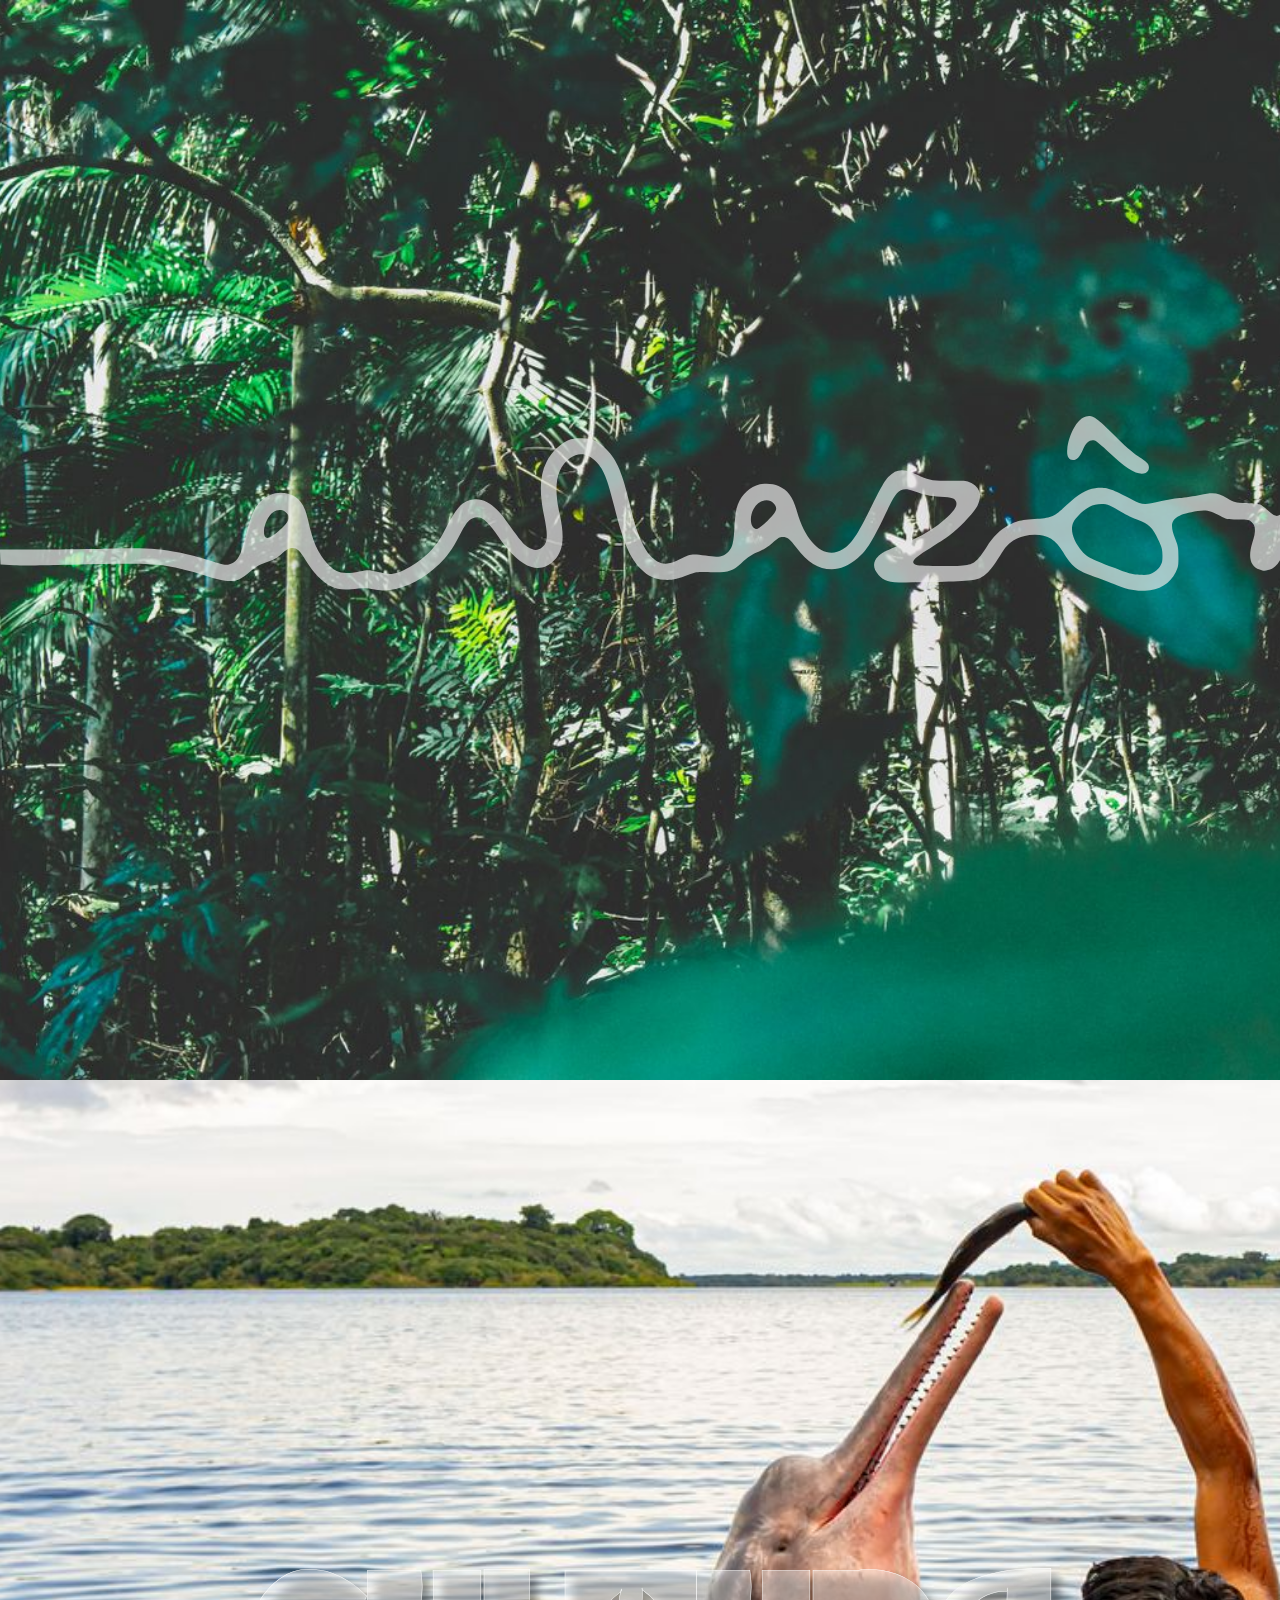
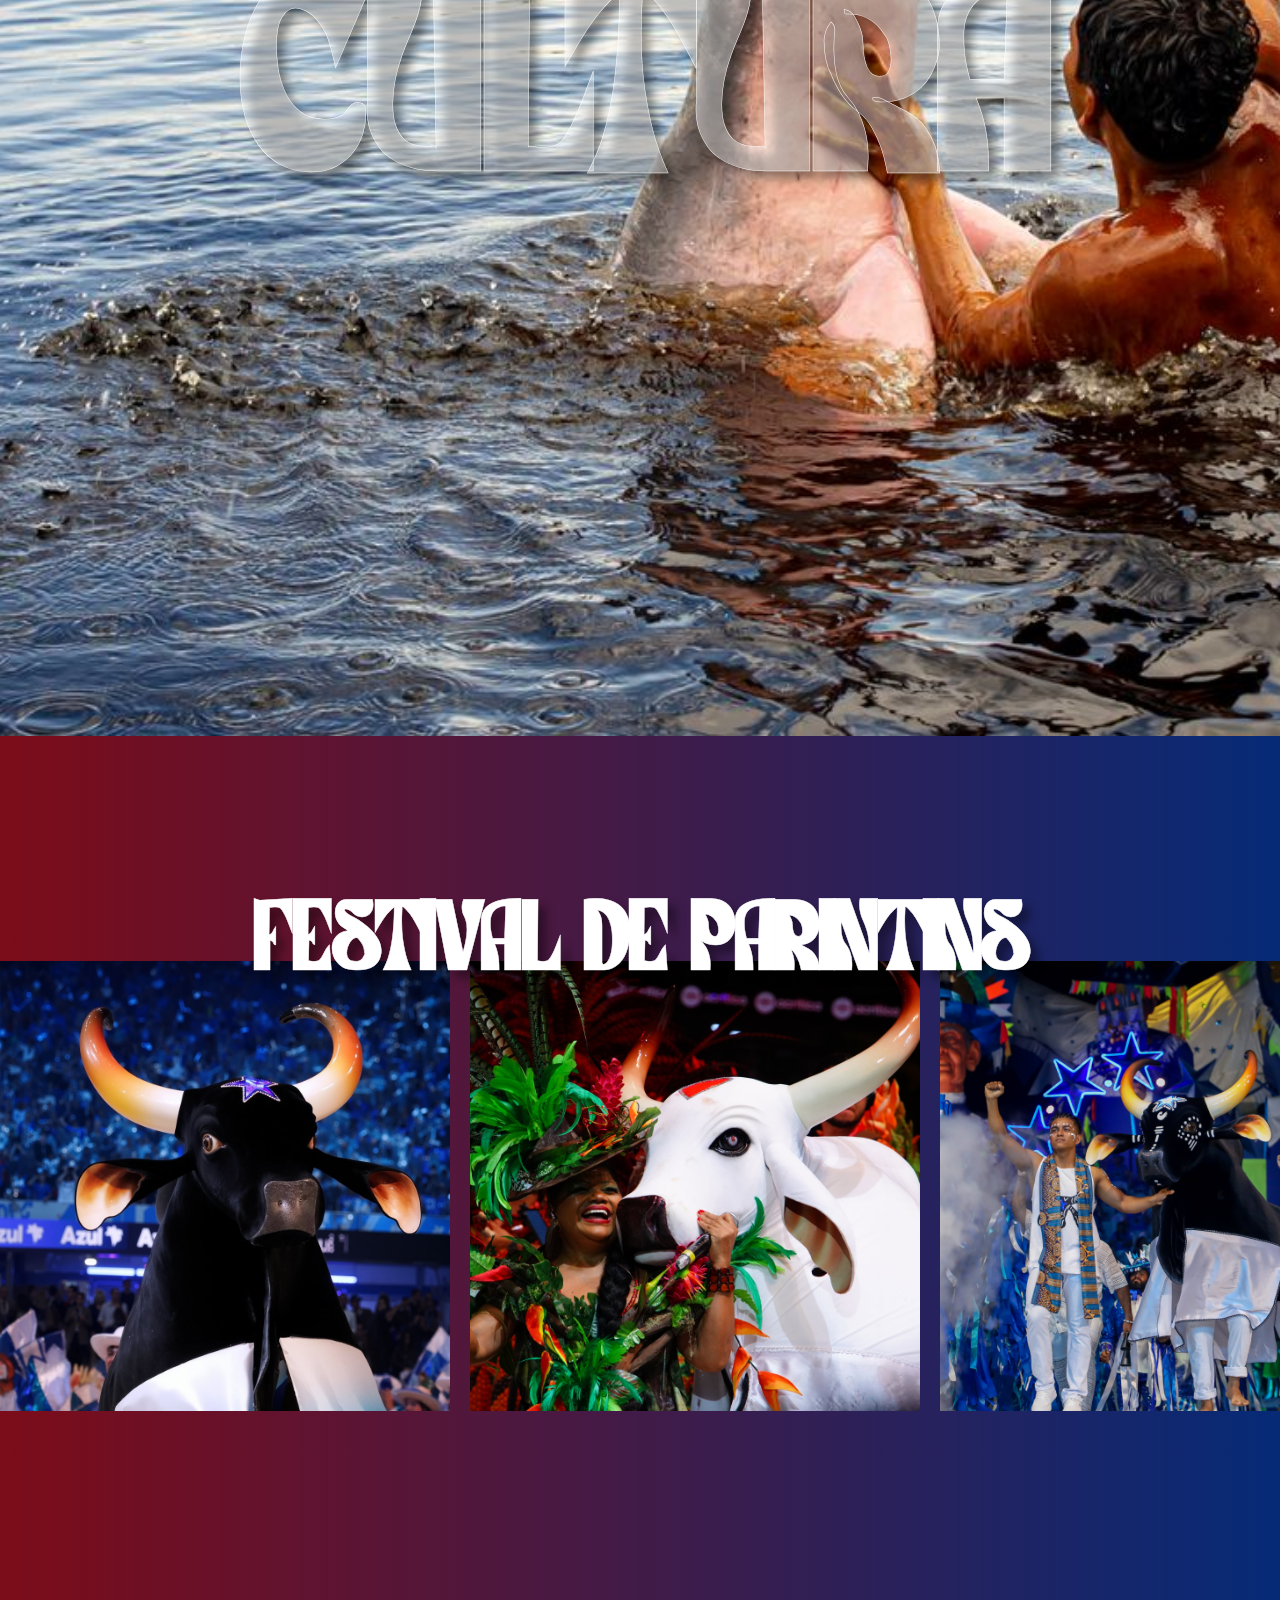
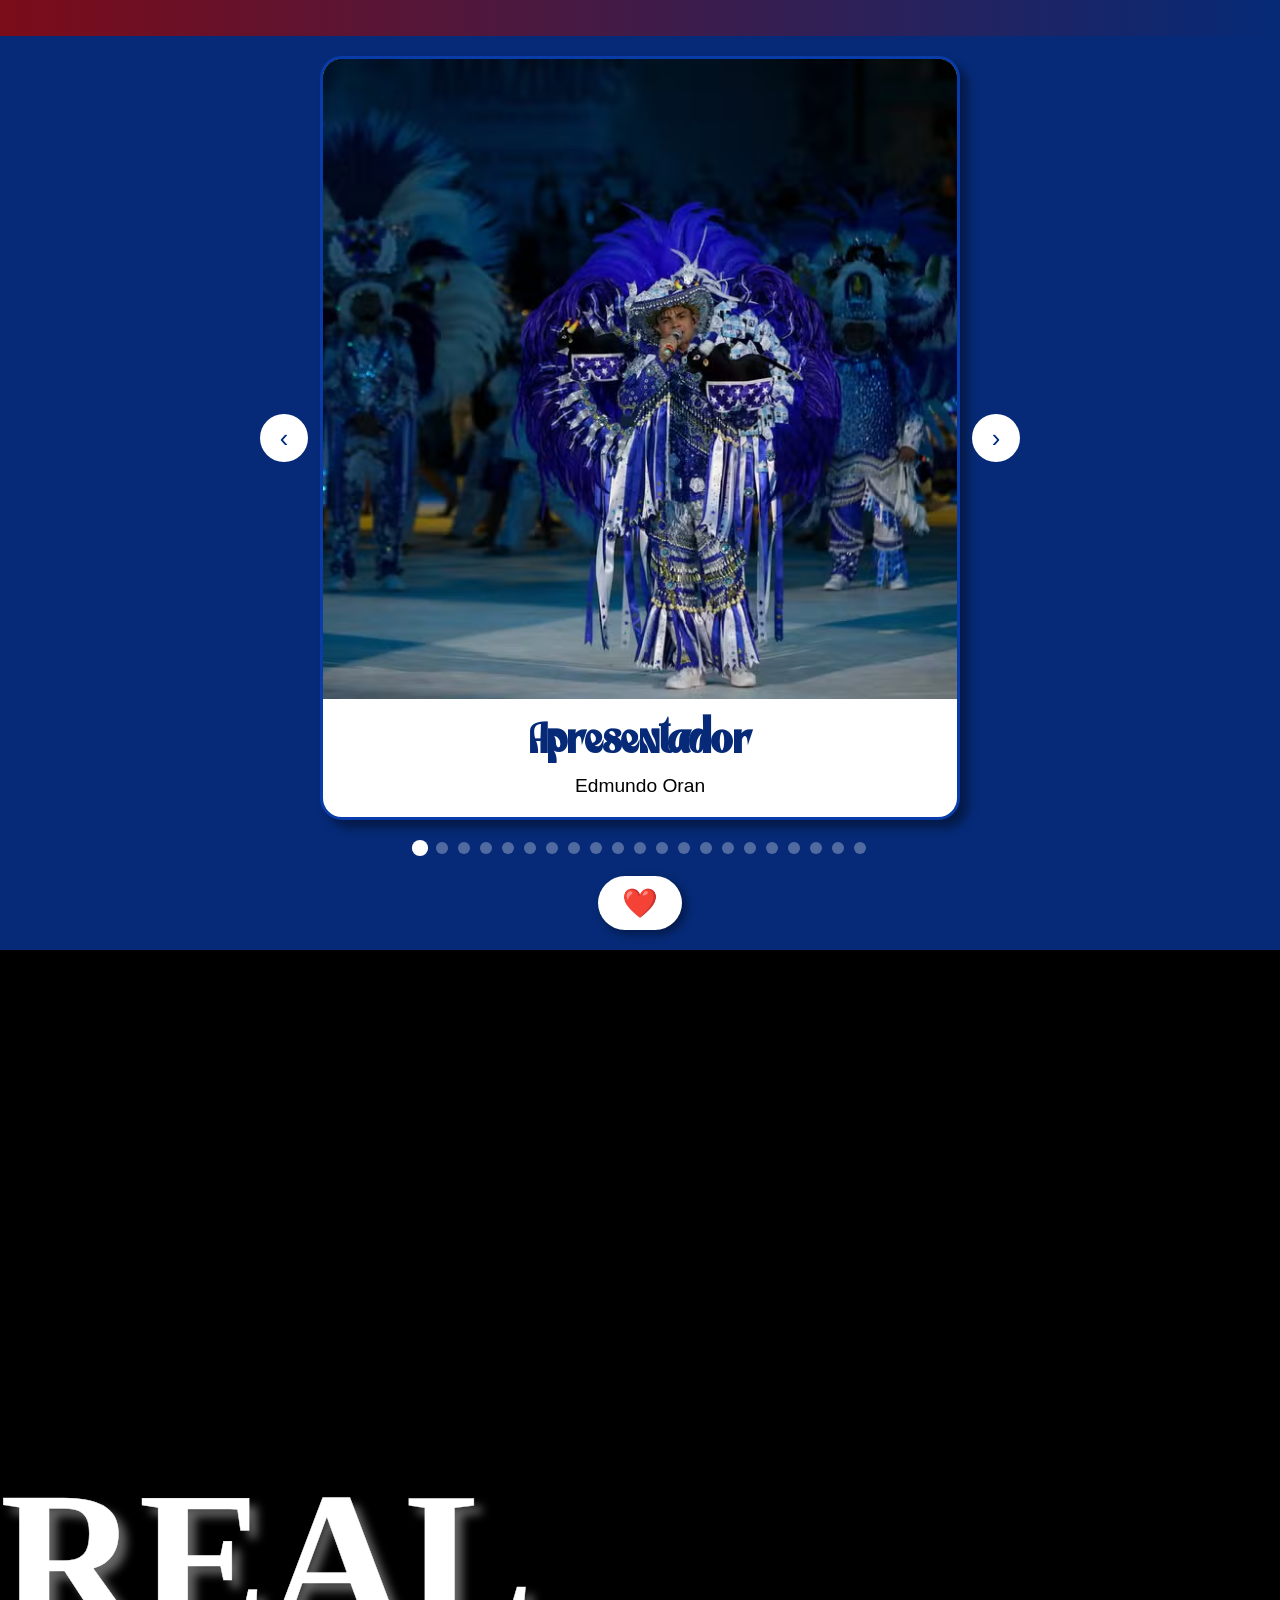
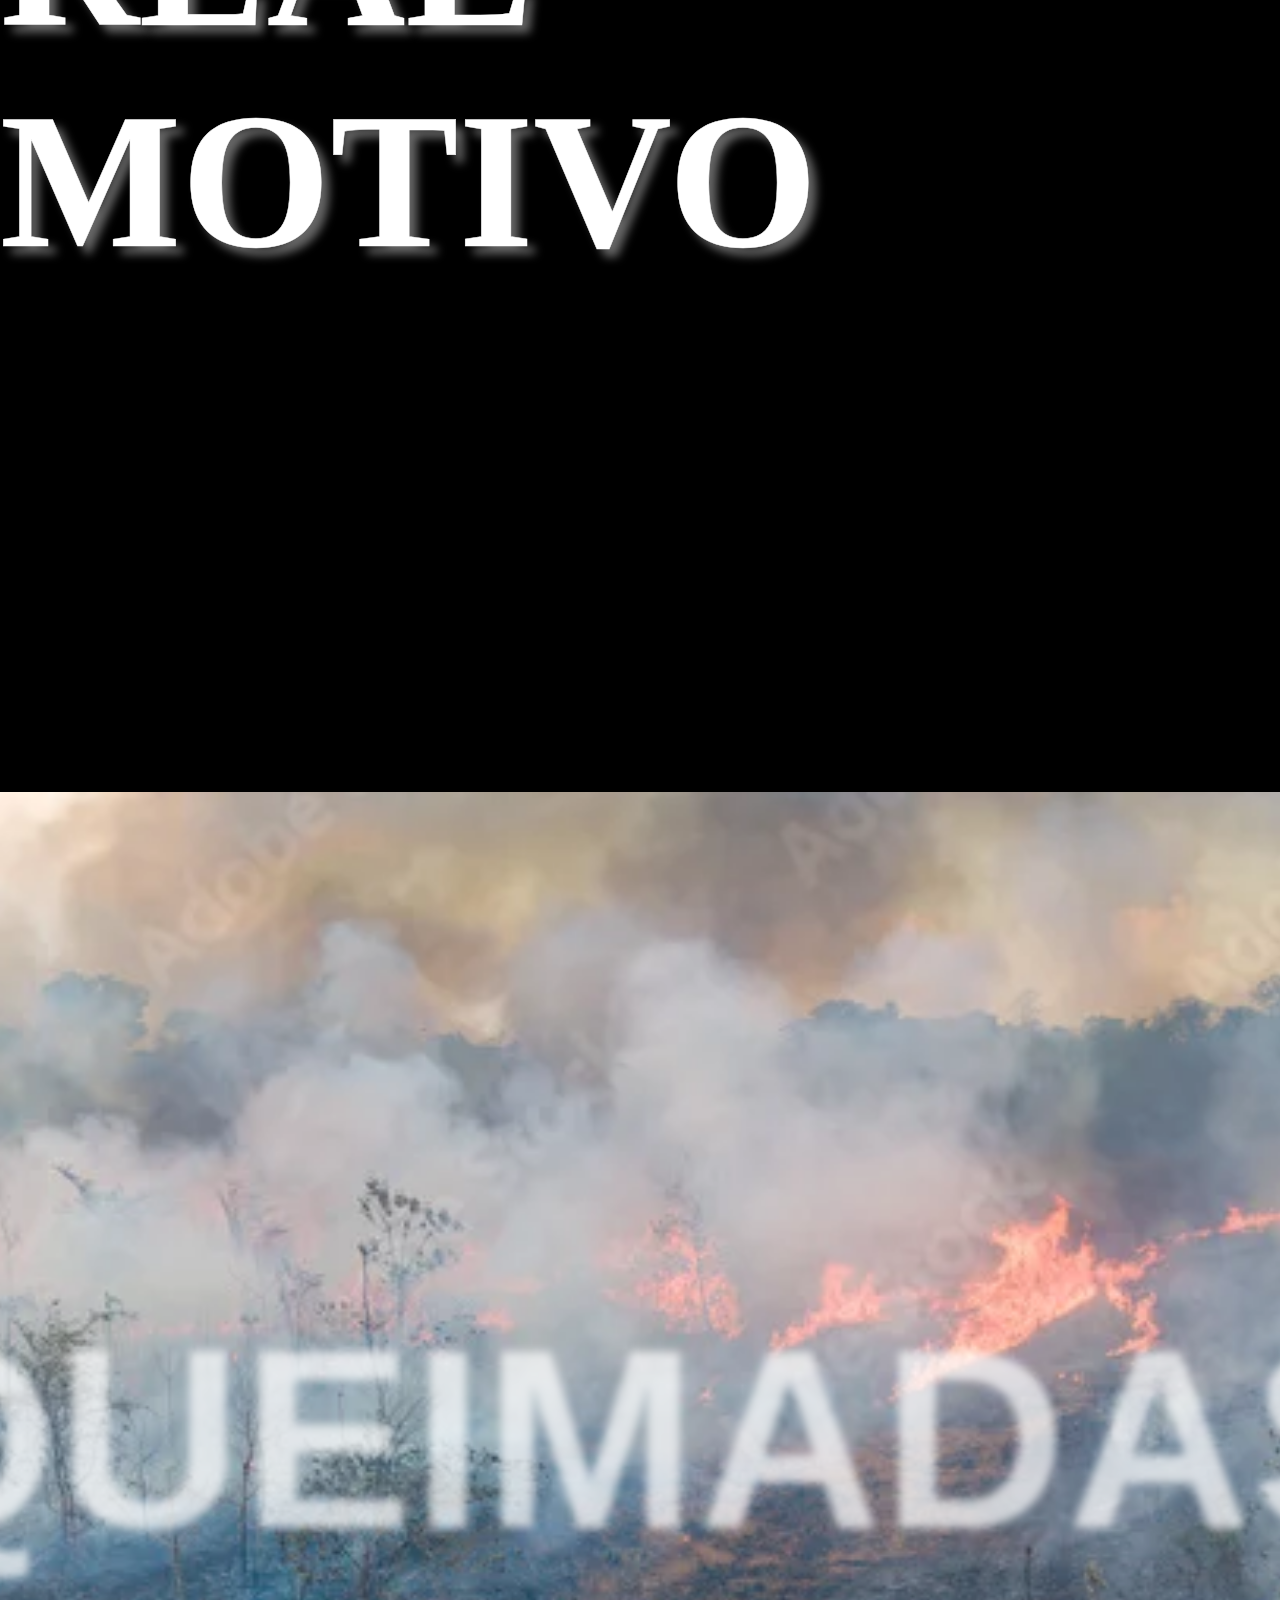
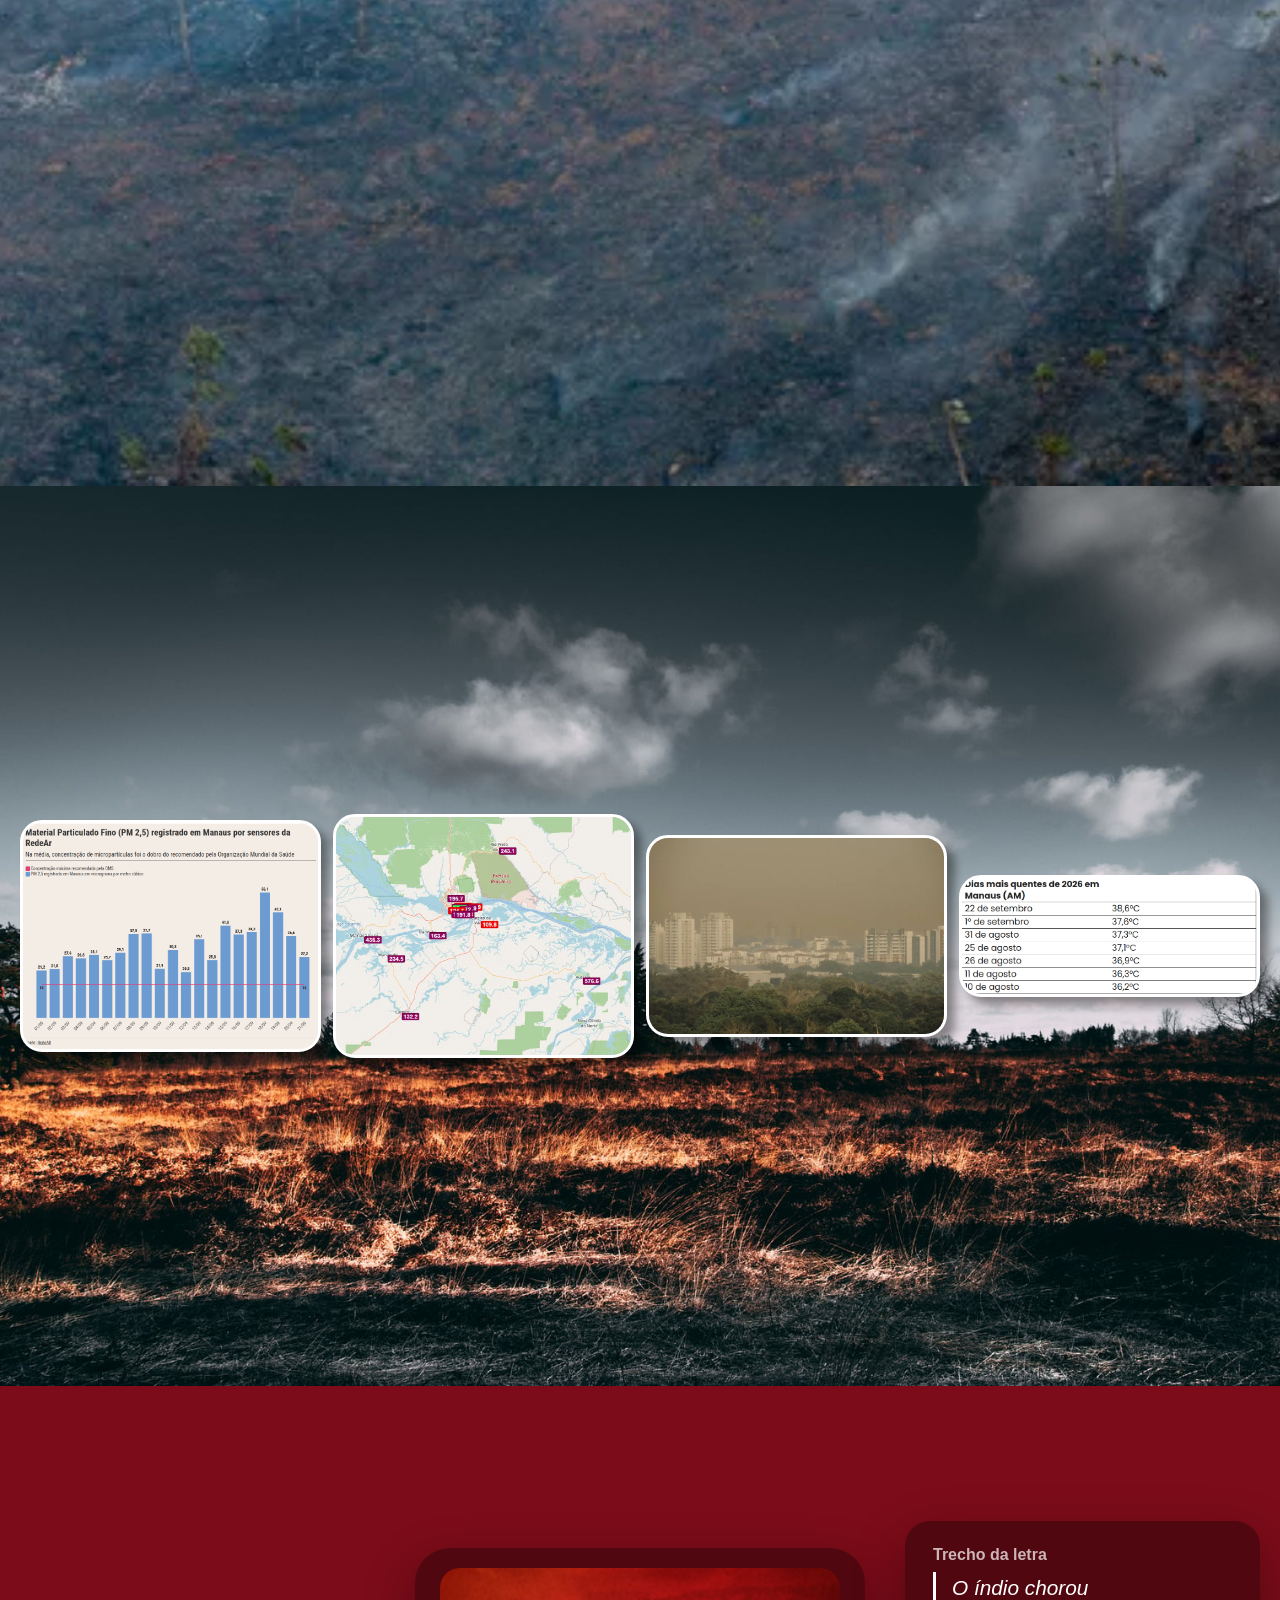
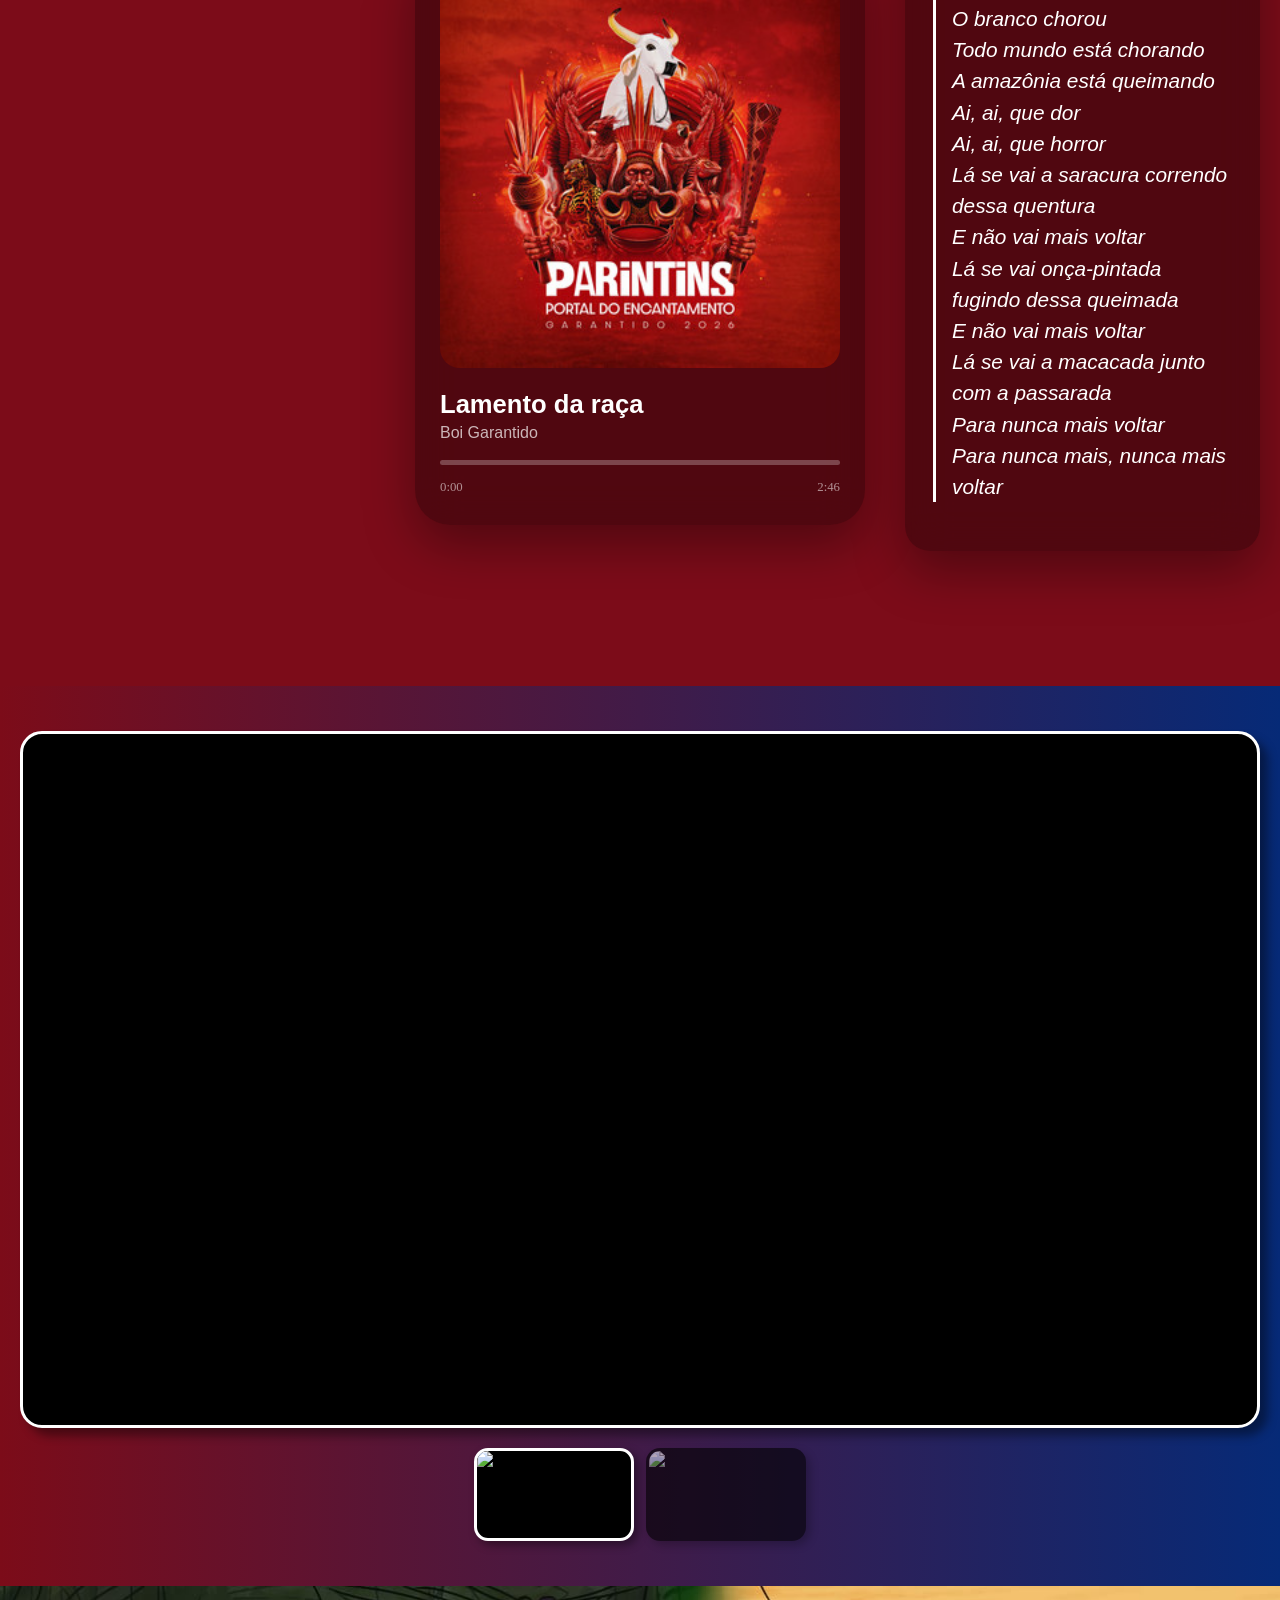
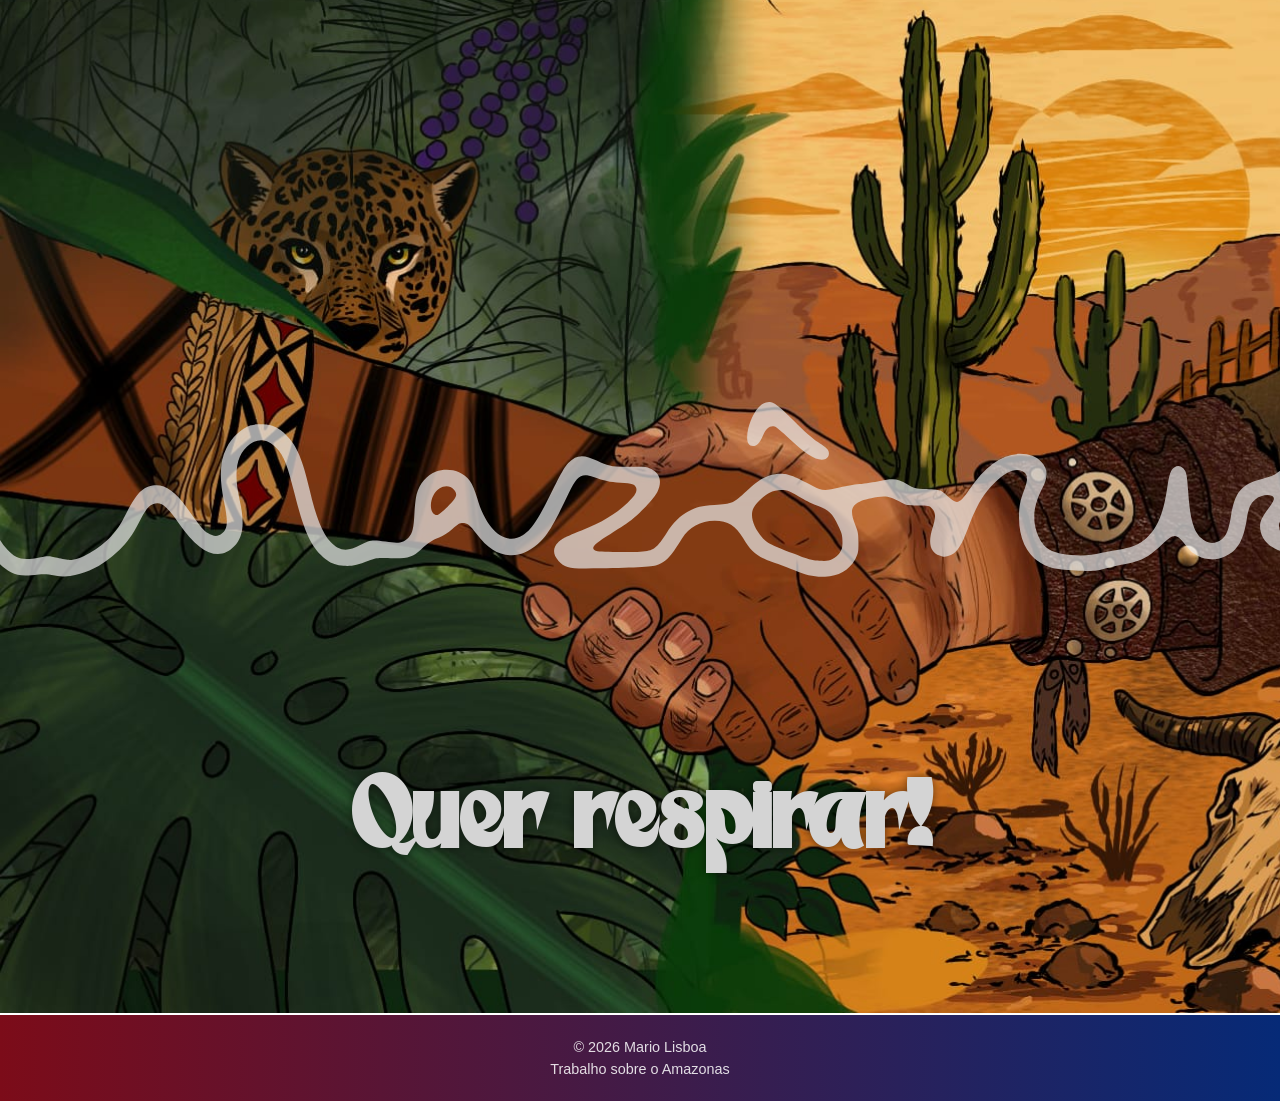
==== commit cd93e94d: "término do site" ====
--- a/index.html
+++ b/index.html
@@ -172,8 +172,6 @@
             <div class="p8-letra" id="p8-letra">
                 <h3>Trecho da letra</h3>
                 <blockquote id="p8-trecho"></blockquote>
-                <h3>Comentário</h3>
-                <p id="p8-comentario"></p>
             </div>
 
         </div>
--- a/style.css
+++ b/style.css
@@ -499,7 +499,9 @@
     display: flex;
     gap: 12px;
 
-    background-color: white;
+    background-image: url(img/queimada.jpg);
+    background-size: cover;
+    background-repeat: no-repeat;
     display: flex;
     justify-content: center;
     align-items: center;
@@ -753,6 +755,29 @@
 line-height: 1.6;
 }
 
+/* letra em cascata */
+.p8-linha{
+display: block;
+opacity: 0;
+transform: translateY(8px);
+animation: p8-cascata .6s ease forwards;
+}
+
+@keyframes p8-cascata{
+  to{
+  opacity: 1;
+  transform: translateY(0);
+  }
+}
+
+@media (prefers-reduced-motion: reduce){
+  .p8-linha{
+  animation: none;
+  opacity: 1;
+  transform: none;
+  }
+}
+
 /* tablet e celular: tudo empilhado */
 @media (max-width: 1000px){
   .pag8{
@@ -868,6 +893,9 @@
 
     font-size: 3rem;
     background: linear-gradient(90deg, #7c0c19 0%, #062a77 100%);
+    background-image: url(img/norteNordeste.jpeg);
+    background-size: cover;
+    background-repeat: no-repeat;
     
 }
 
